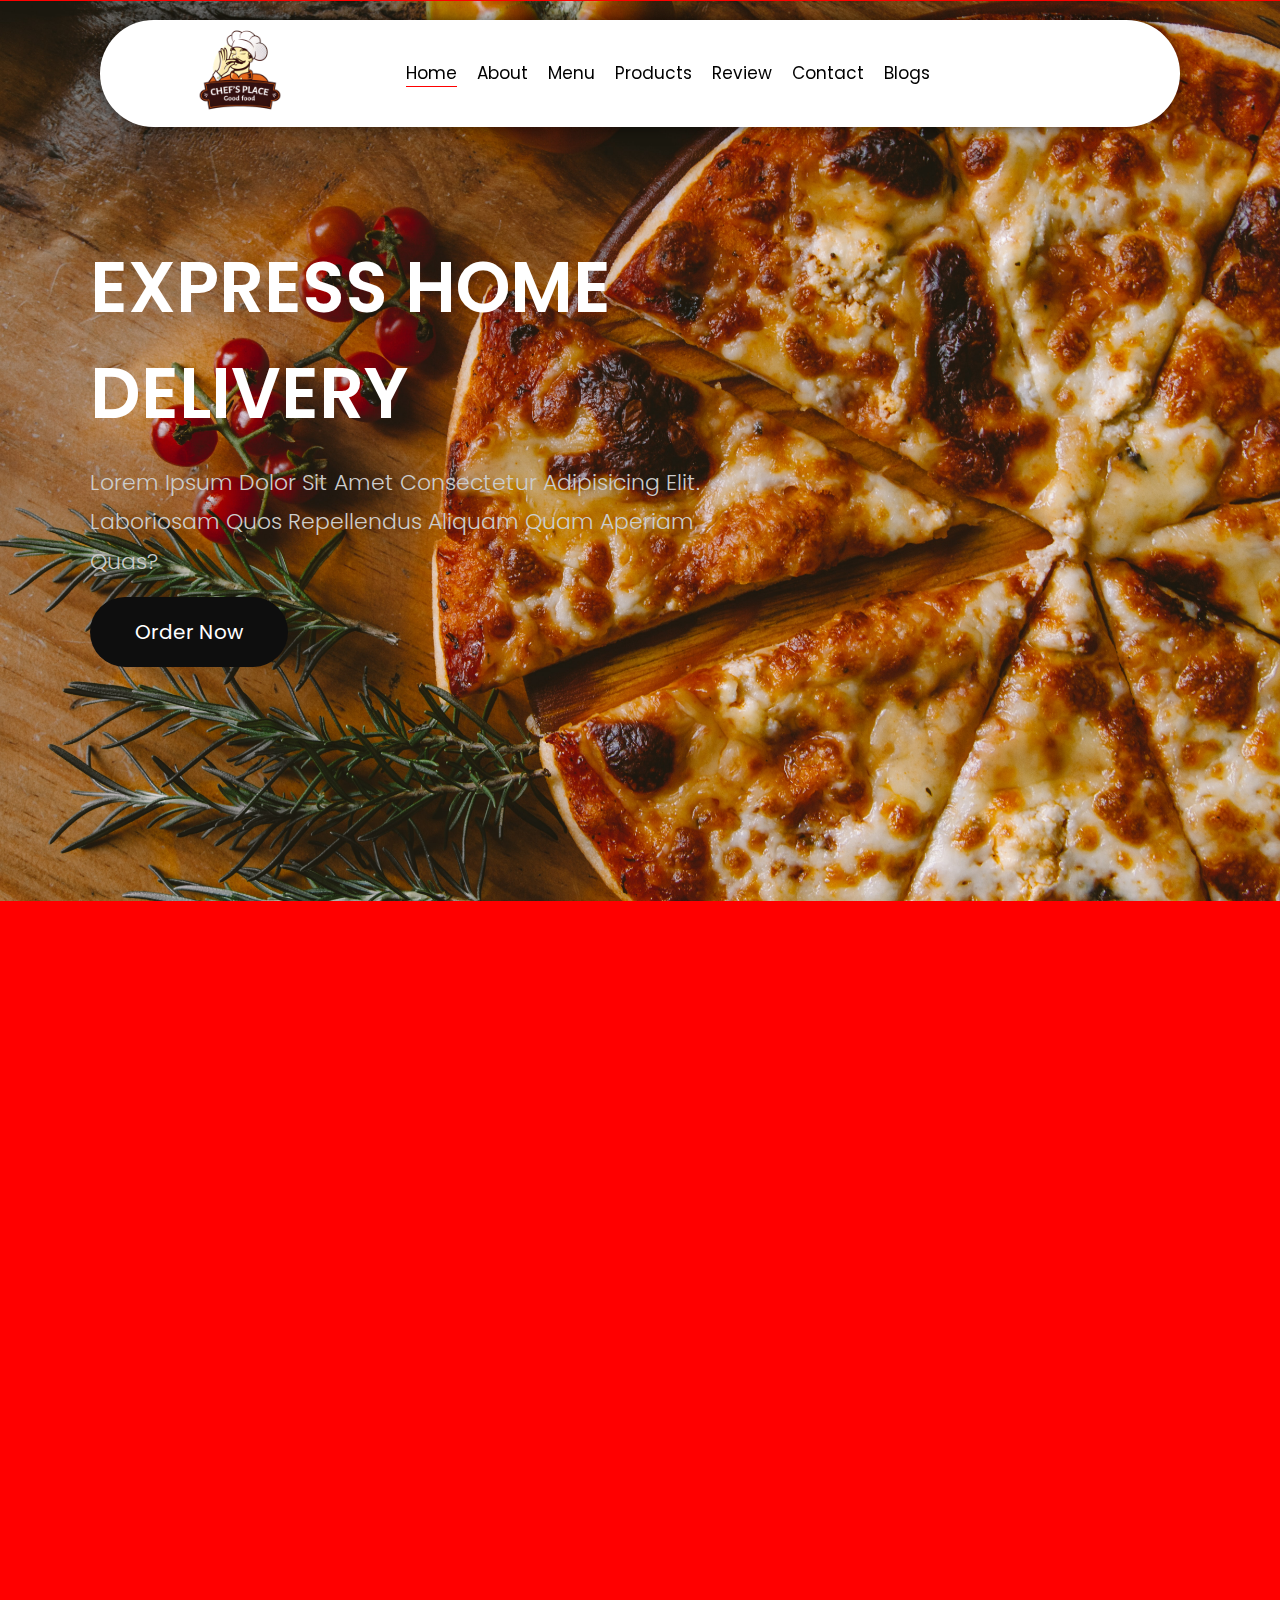
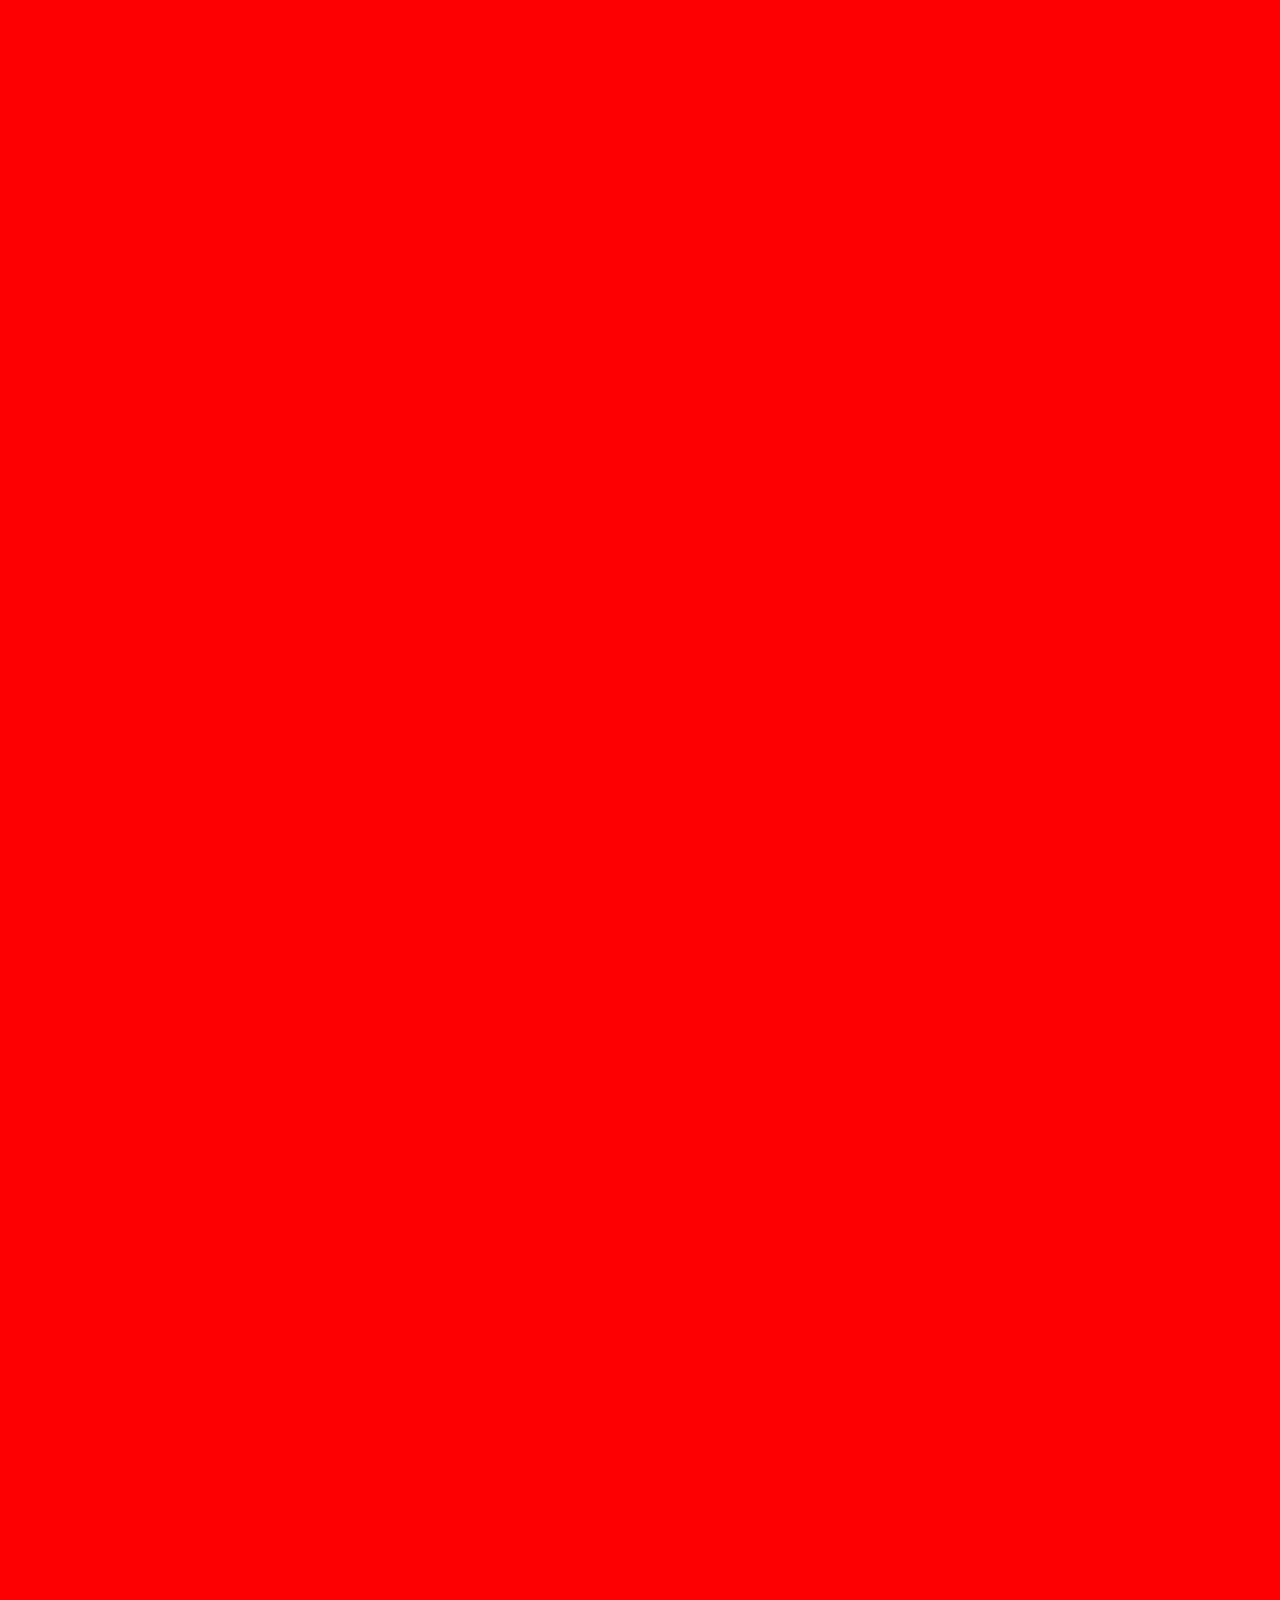
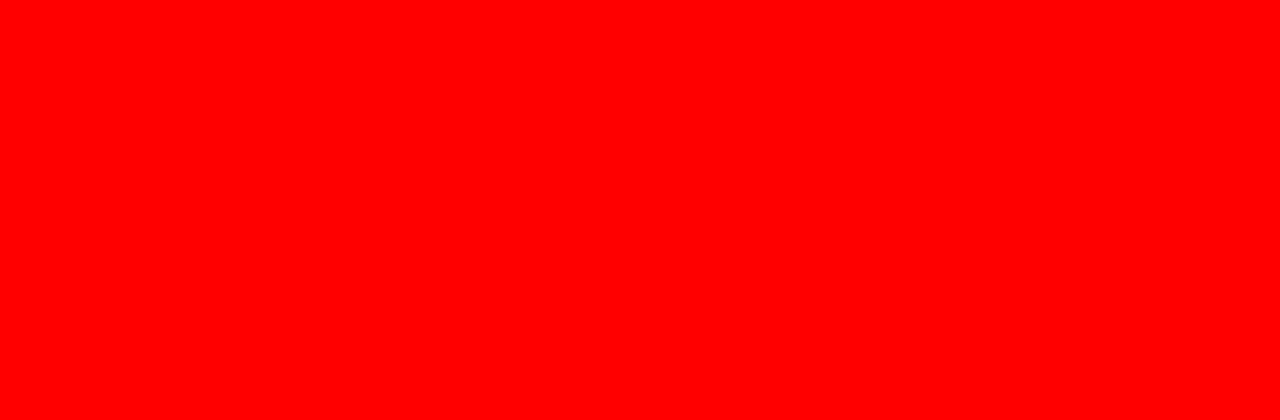
==== index.html @ c2ff3cc0 "first commit" ====
<!DOCTYPE html>
<html lang="en">

<head>
    <meta charset="UTF-8">
    <meta name="viewport" content="width=device-width, initial-scale=1.0">
    <link rel="stylesheet" href="./assets/css/style.css">
    <link rel="stylesheet" href="https://cdnjs.cloudflare.com/ajax/libs/font-awesome/6.5.1/css/all.min.css"
        integrity="sha512-DTOQO9RWCH3ppGqcWaEA1BIZOC6xxalwEsw9c2QQeAIftl+Vegovlnee1c9QX4TctnWMn13TZye+giMm8e2LwA=="
        crossorigin="anonymous" referrerpolicy="no-referrer" />
    <title>Restaurant Web Project</title>
</head>

<body>

    <header class="header">
        <div class="logo-container">
            <img class="logo" src="./assets/img/logo.png" alt="logo">
        </div>

        <nav class="navbar">
            <a class="link active" href="#">Home</a>
            <a class="link" href="#">About</a>
            <a class="link" href="#">Menu</a>
            <a class="link" href="#">Products</a>
            <a class="link" href="#">Review</a>
            <a class="link" href="#">Contact</a>
            <a class="link" href="#">Blogs</a>
        </nav>

        <div class="buttons">
            <button class="search"><i class="fa-solid fa-magnifying-glass"></i></button>
            <button class="basket"><i class="fa-solid fa-cart-shopping"></i></button>
        </div>

    </header>

    <main class="main">
       
        <section class="entry">
            <h1 class="entry-title">EXPRESS HOME DELIVERY</h1>
            <p class="entry-description">Lorem Ipsum Dolor Sit Amet Consectetur Adipisicing Elit. Laboriosam Quos Repellendus Aliquam Quam Aperiam
                Quas?</p>
            <button class="btn btn-dark entry-button">Order Now</button>
        </section>

    </main>




    <script src="./assets/js/main.js"></script>
</body>

</html>
---- assets/css/style.css ----
@import url('https://fonts.googleapis.com/css2?family=Poppins:wght@100;200;300;400;500;600;700;800;900&display=swap');

:root {
    --bg-color: red;
    --header-color: white;
    --text-dark-color: black;
    --text-active-color: red;
    --light-color: white;
    --secondary-color: #ccc;
}

* {
    font-family: "Poppins", sans-serif;
    margin: 0;
    padding: 0;
    box-sizing: border-box;
    outline: none;
    border: none;
    text-decoration: none;
    text-transform: capitalize;
    transition: 0.2s ease;
}

body {
    background-color: var(--bg-color);
    overflow-x: hidden;
    height: 400vh;
}

.main {
    min-height: 100vh;
    background: url("../img/home.jpg") no-repeat;
    background-size: cover;
    background-position: center;
    margin-top: -146px;
    display: flex;
    align-items: center;
}

.header {
    display: flex;
    background-color: var(--header-color);
    padding: 0 7%;
    margin: 20px 100px;
    justify-content: space-between;
    align-items: center;
    border-radius: 30rem;
    position: sticky;
    top: 0;
    z-index: 1000;
    box-shadow: 0px 0px 17px -2px rgba(0, 0, 0, 0.75);
}

.logo {
    width: 100px;
    height: 100px;
}

.navbar {
    display: flex;
    justify-content: center;
    align-items: center;
}

.link {
    margin: 0 10px;
    font-size: 17px;
    color: var(--text-dark-color);
    border-bottom: 1px solid transparent;
    transition: all .3s ease-in-out;
}

.link:hover,
.active {
    border-color: var(--text-active-color);
}

.buttons {
    display: flex;
    justify-content: center;
    align-items: center;
    gap: 5px;
}

.search,
.basket {
    cursor: pointer;
    font-size: 25px;
    margin-left: 20px;
    background-color: transparent;
    font-weight: bold;
}

.entry {
    display: flex;
    flex-direction: column;
    justify-content: flex-start;
    align-items: start;
    /* row-gap: 10px; */
    /* padding: 0 7%; */
    margin: 0px 7%;
    max-width: 650px;
}

.entry-title {
    color: var(--light-color);
    font-size: 70px;
    font-weight: 600;
}

.entry-description {
    color: var(--secondary-color);
    line-height: 1.8;
    font-weight: 300;
    padding: 16px 0;
    font-size: 22px;
}

.btn {
    padding: 20px 45px;
    border-radius: 40px;
    display: flex;
    justify-content: center;
    align-items: center;
    font-size: 20px;
}

.btn-dark {
    background-color: #0E0E0E;
    color: var(--light-color);
}

.btn:hover {
    transition: .4s all;
    opacity: .9;
}
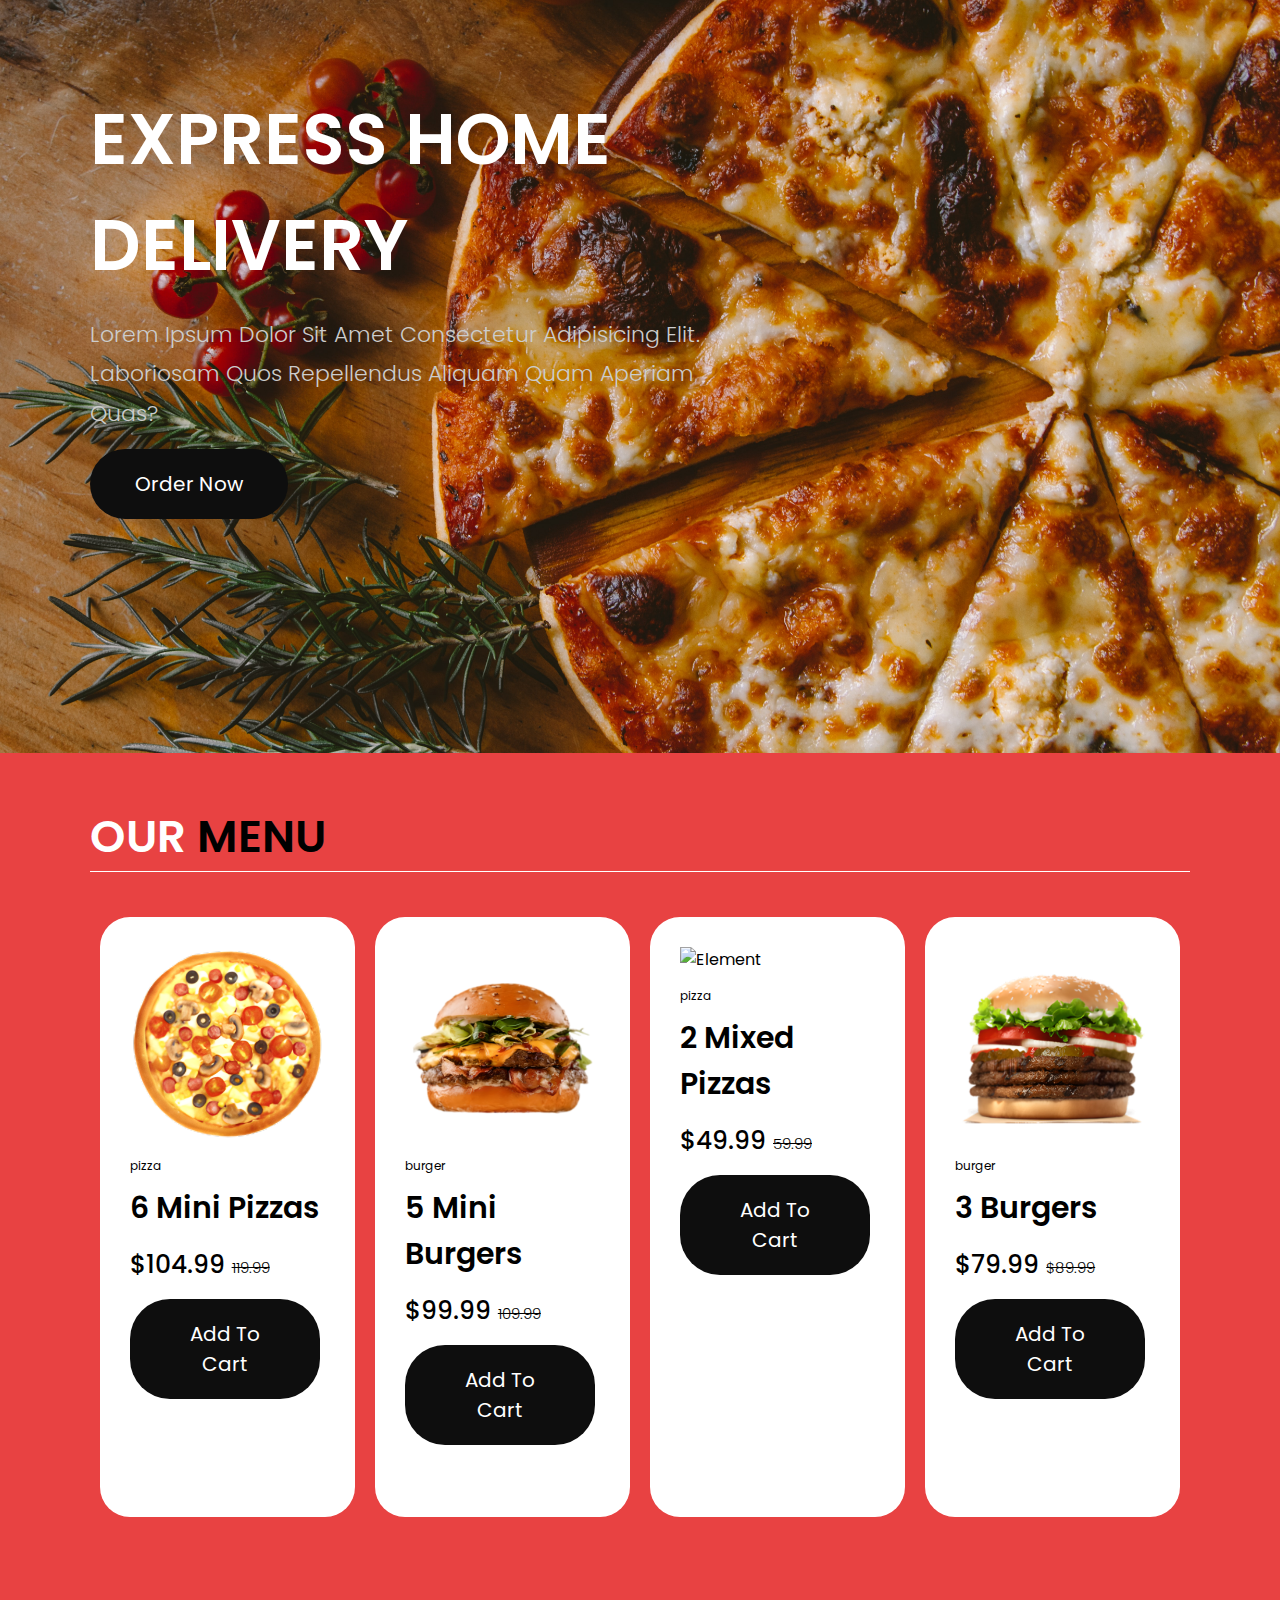
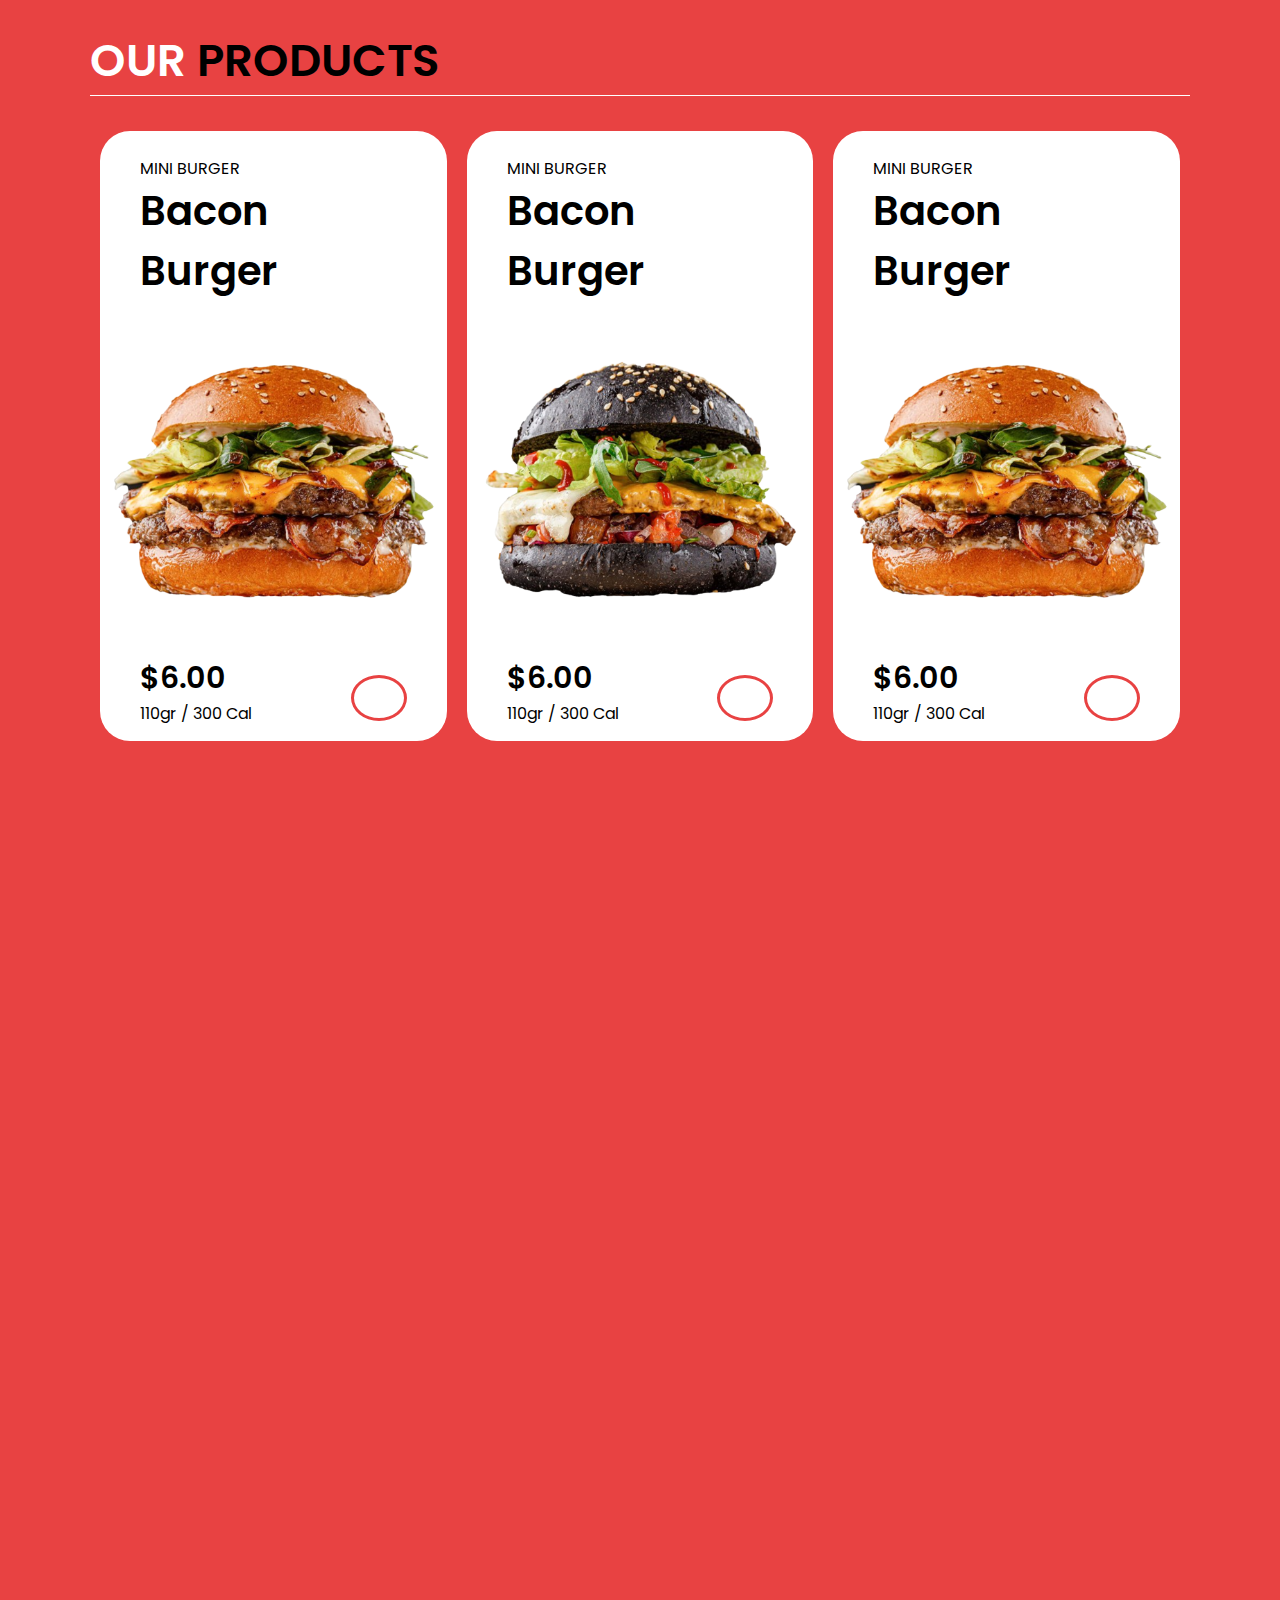
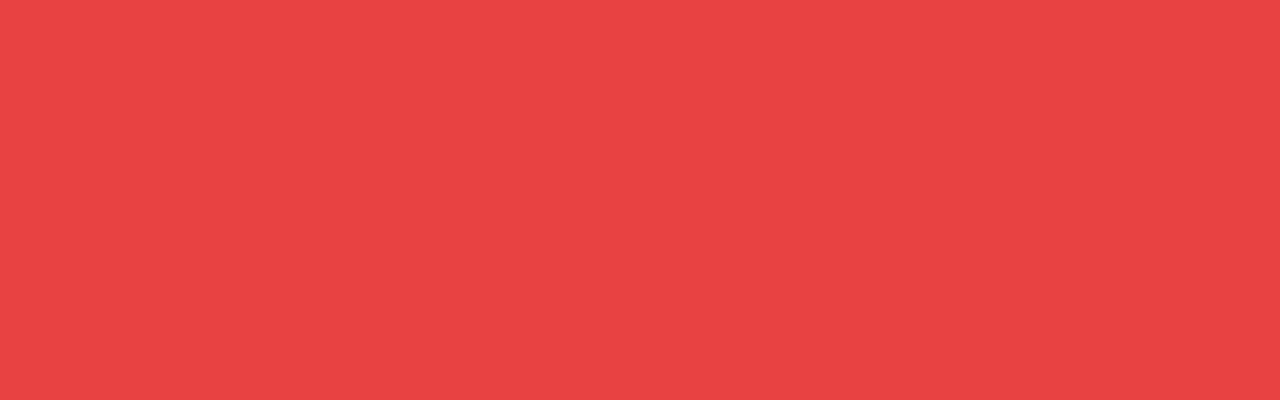
==== commit 18e9e042: "11.12.2023" ====
--- a/index.html
+++ b/index.html
@@ -35,16 +35,173 @@
 
     </header>
 
-    <main class="main">
-       
+    <section class="main">
+
         <section class="entry">
             <h1 class="entry-title">EXPRESS HOME DELIVERY</h1>
-            <p class="entry-description">Lorem Ipsum Dolor Sit Amet Consectetur Adipisicing Elit. Laboriosam Quos Repellendus Aliquam Quam Aperiam
+            <p class="entry-description">Lorem Ipsum Dolor Sit Amet Consectetur Adipisicing Elit. Laboriosam Quos
+                Repellendus Aliquam Quam Aperiam
                 Quas?</p>
             <button class="btn btn-dark entry-button">Order Now</button>
         </section>
 
-    </main>
+    </section>
+
+    <section class="menu">
+        <div class="menu-container">
+            <h1 class="menu-title">Our <span>Menu</span></h1>
+
+            <div class="menu-elements">
+
+                <div class="element">
+                    <div class="element-image">
+                        <img src="./assets/img/menu-1.png" alt="element">
+                    </div>
+
+                    <div class="element-text-container">
+
+                        <span class="element-tag">pizza</span>
+                        <h4 class="element-title">6 Mini Pizzas</h4>
+                        <h5 class="element-price">$104.99 <span class="element-reducer-price">119.99</span></h5>
+                        <button class="btn btn-dark element-button">Add To Cart</button>
+                    </div>
+                </div>
+
+
+                <div class="element">
+                    <div class="element-image">
+                        <img src="./assets/img/menu-2.png" alt="element">
+                    </div>
+
+                    <div class="element-text-container">
+
+                        <span class="element-tag">burger</span>
+                        <h4 class="element-title">5 Mini Burgers</h4>
+                        <h5 class="element-price">$99.99 <span class="element-reducer-price">109.99</span></h5>
+                        <button class="btn btn-dark element-button">Add To Cart</button>
+                    </div>
+                </div>
+
+                <div class="element">
+                    <div class="element-image">
+                        <img src="./assets/img/menu-3.png" alt="element">
+                    </div>
+
+                    <div class="element-text-container">
+
+                        <span class="element-tag">pizza</span>
+                        <h4 class="element-title">2 Mixed Pizzas</h4>
+                        <h5 class="element-price">$49.99 <span class="element-reducer-price">59.99</span></h5>
+                        <button class="btn btn-dark element-button">Add To Cart</button>
+                    </div>
+                </div>
+
+
+                <div class="element">
+                    <div class="element-image">
+                        <img src="./assets/img/menu-4.png" alt="element">
+                    </div>
+
+                    <div class="element-text-container">
+
+                        <span class="element-tag">burger</span>
+                        <h4 class="element-title">3 Burgers</h4>
+                        <h5 class="element-price">$79.99 <span class="element-reducer-price">$89.99</span></h5>
+                        <button class="btn btn-dark element-button">Add To Cart</button>
+                    </div>
+                </div>
+            </div>
+        </div>
+    </section>
+
+
+    <section class="products">
+        <div class="products-container">
+            <h1 class="products-title">Our <span>products</span></h1>
+
+            <div class="products-elements">
+
+                <div class="product-element">
+                    <div class="product-element-header">
+                        <h4 class="product-element-header-mini-title">Mını Burger</h4>
+                        <h3 class="product-element-header-title">Bacon Burger</h3>
+                    </div>
+
+                    <div class="product-element-image">
+                        <img src="./assets/img/product-1.png" alt="product">
+                    </div>
+
+                    <div class="product-element-footer">
+                        
+                        <div class="product-element-footer-left">
+                            <h3 class="product-element-footer-left-price">$6.00</h3>
+                            <h4 class="product-element-footer-left-calory">110gr / 300 Cal</h4>
+                        </div>
+
+                        <div class="product-element-footer-right">
+                           <button class="product-element-footer-right-button"><i class="fa-solid fa-plus"></i></button>
+                        </div>
+
+
+                    </div>
+
+                </div>
+
+                <div class="product-element">
+                    <div class="product-element-header">
+                        <h4 class="product-element-header-mini-title">Mını Burger</h4>
+                        <h3 class="product-element-header-title">Bacon Burger</h3>
+                    </div>
+
+                    <div class="product-element-image">
+                        <img src="./assets/img/product-2.png" alt="product">
+                    </div>
+
+                    <div class="product-element-footer">
+                        
+                        <div class="product-element-footer-left">
+                            <h3 class="product-element-footer-left-price">$6.00</h3>
+                            <h4 class="product-element-footer-left-calory">110gr / 300 Cal</h4>
+                        </div>
+
+                        <div class="product-element-footer-right">
+                           <button class="product-element-footer-right-button"><i class="fa-solid fa-plus"></i></button>
+                        </div>
+
+
+                    </div>
+
+                </div>
+
+                <div class="product-element">
+                    <div class="product-element-header">
+                        <h4 class="product-element-header-mini-title">Mını Burger</h4>
+                        <h3 class="product-element-header-title">Bacon Burger</h3>
+                    </div>
+
+                    <div class="product-element-image">
+                        <img src="./assets/img/product-1.png" alt="product">
+                    </div>
+
+                    <div class="product-element-footer">
+                        
+                        <div class="product-element-footer-left">
+                            <h3 class="product-element-footer-left-price">$6.00</h3>
+                            <h4 class="product-element-footer-left-calory">110gr / 300 Cal</h4>
+                        </div>
+
+                        <div class="product-element-footer-right">
+                           <button class="product-element-footer-right-button"><i class="fa-solid fa-plus"></i></button>
+                        </div>
+
+
+                    </div>
+
+                </div>
+              
+            </div>
+        </div>
+    </section>
 
 
 
--- a/assets/css/style.css
+++ b/assets/css/style.css
@@ -1,10 +1,10 @@
 @import url('https://fonts.googleapis.com/css2?family=Poppins:wght@100;200;300;400;500;600;700;800;900&display=swap');
 
 :root {
-    --bg-color: red;
+    --bg-color: #E84242;
     --header-color: white;
     --text-dark-color: black;
-    --text-active-color: red;
+    --text-active-color: #E84242;
     --light-color: white;
     --secondary-color: #ccc;
 }
@@ -32,7 +32,7 @@
     background: url("../img/home.jpg") no-repeat;
     background-size: cover;
     background-position: center;
-    margin-top: -146px;
+    margin-top: -147px;
     display: flex;
     align-items: center;
 }
@@ -49,6 +49,7 @@
     top: 0;
     z-index: 1000;
     box-shadow: 0px 0px 17px -2px rgba(0, 0, 0, 0.75);
+    display: none;
 }
 
 .logo {
@@ -133,4 +134,181 @@
 .btn:hover {
     transition: .4s all;
     opacity: .9;
+}
+
+.menu {
+    background-color: var(--bg-color);
+    /* margin: 20px 100px; */
+    padding: 50px 7%;
+
+}
+
+.menu-title,
+.menu-title span {
+    font-size: 45px;
+    text-transform: uppercase;
+    color: var(--light-color);
+    margin-bottom: 35px;
+    border-bottom: 1px solid;
+    font-weight: 600;
+}
+
+.menu-title span {
+    color: var(--text-dark-color);
+    border: none;
+}
+
+.menu-elements {
+    display: grid;
+    grid-template-columns: repeat(4, 1fr);
+    justify-content: start;
+    align-items: center;
+    
+}
+
+.element {
+    display: flex;
+    flex-direction: column;
+    align-items: start;
+    gap: 15px;
+    margin: 10px;
+    background-color: white;
+    border-radius: 30px;
+    min-height: 600px;
+}
+
+.element-image img {
+    width: 100%;
+    object-fit: cover;
+}
+
+.element-image{
+    padding: 30px 30px 0 30px;
+    display: flex;
+    justify-content: center;
+    align-items: center;
+}
+.element-text-container{
+    display: flex;
+    flex-direction: column;
+    /* gap: 20px; */
+    padding: 0 30px;
+    margin-bottom: 40px;
+    width: 100%;
+    align-items: flex-start;
+}
+
+ .element-tag{
+    font-size: 12px;
+    text-transform: lowercase;
+}
+.element-title{
+    font-size: 30px;
+    padding: 10px 0;
+    font-weight: 600;
+}
+
+.element-price{
+    font-size: 25px;
+    padding: 5px 0;
+    font-weight: 500;
+}
+
+.element-button{
+    margin: 10px 5px 0 0;
+}
+
+.element-reducer-price{
+    font-size: 15px;
+    text-decoration: line-through;
+    font-weight: 300;
+}
+
+.products{
+    background-color: var(--bg-color);
+    /* margin: 20px 100px; */
+    padding: 50px 7%;
+}
+
+.products-title,
+.products-title span {
+    font-size: 45px;
+    text-transform: uppercase;
+    color: var(--light-color);
+    margin-bottom: 35px;
+    border-bottom: 1px solid;
+    font-weight: 600;
+}
+
+.products-title span {
+    color: var(--text-dark-color);
+    border: none;
+}
+
+.products-elements{
+    display: flex;
+    align-items: center;
+}
+
+.product-element{
+    background-color: var(--light-color);
+    margin: 0 10px;
+    width: 100%;
+    min-height: 600px;
+    border-radius: 30px;
+}
+
+
+.product-element-image img{
+    width: 100%;
+    object-fit: cover;
+}
+
+.product-element-header{
+    padding: 25px 40px 0 40px;
+}
+
+.product-element-header-mini-title{
+    font-size: 16px;
+    text-transform: uppercase;
+    font-weight: 400;
+}
+
+.product-element-header-title{
+    font-size: 40px;
+    text-transform: capitalize;
+    font-weight: 600;
+    text-align: start;
+}
+
+.product-element-footer{
+    display: flex;
+    justify-content: space-between;
+    align-items: center;
+}
+
+.product-element-footer-left,.product-element-footer-right{
+    padding: 0px 40px 0 40px;
+}
+
+
+
+.product-element-footer-left-price{
+    font-size: 30px;
+    font-weight: 600;
+}
+
+.product-element-footer-left-calory{
+    font-size: 16px;
+    font-weight: 400;
+    margin-bottom: 15px;
+}
+
+.product-element-footer-right-button{
+    padding: 20px 25px;
+    background-color: transparent;
+    border-radius: 50%;
+    border: 3px solid var(--bg-color);
+    color: var(--bg-color);
+    cursor: pointer;
 }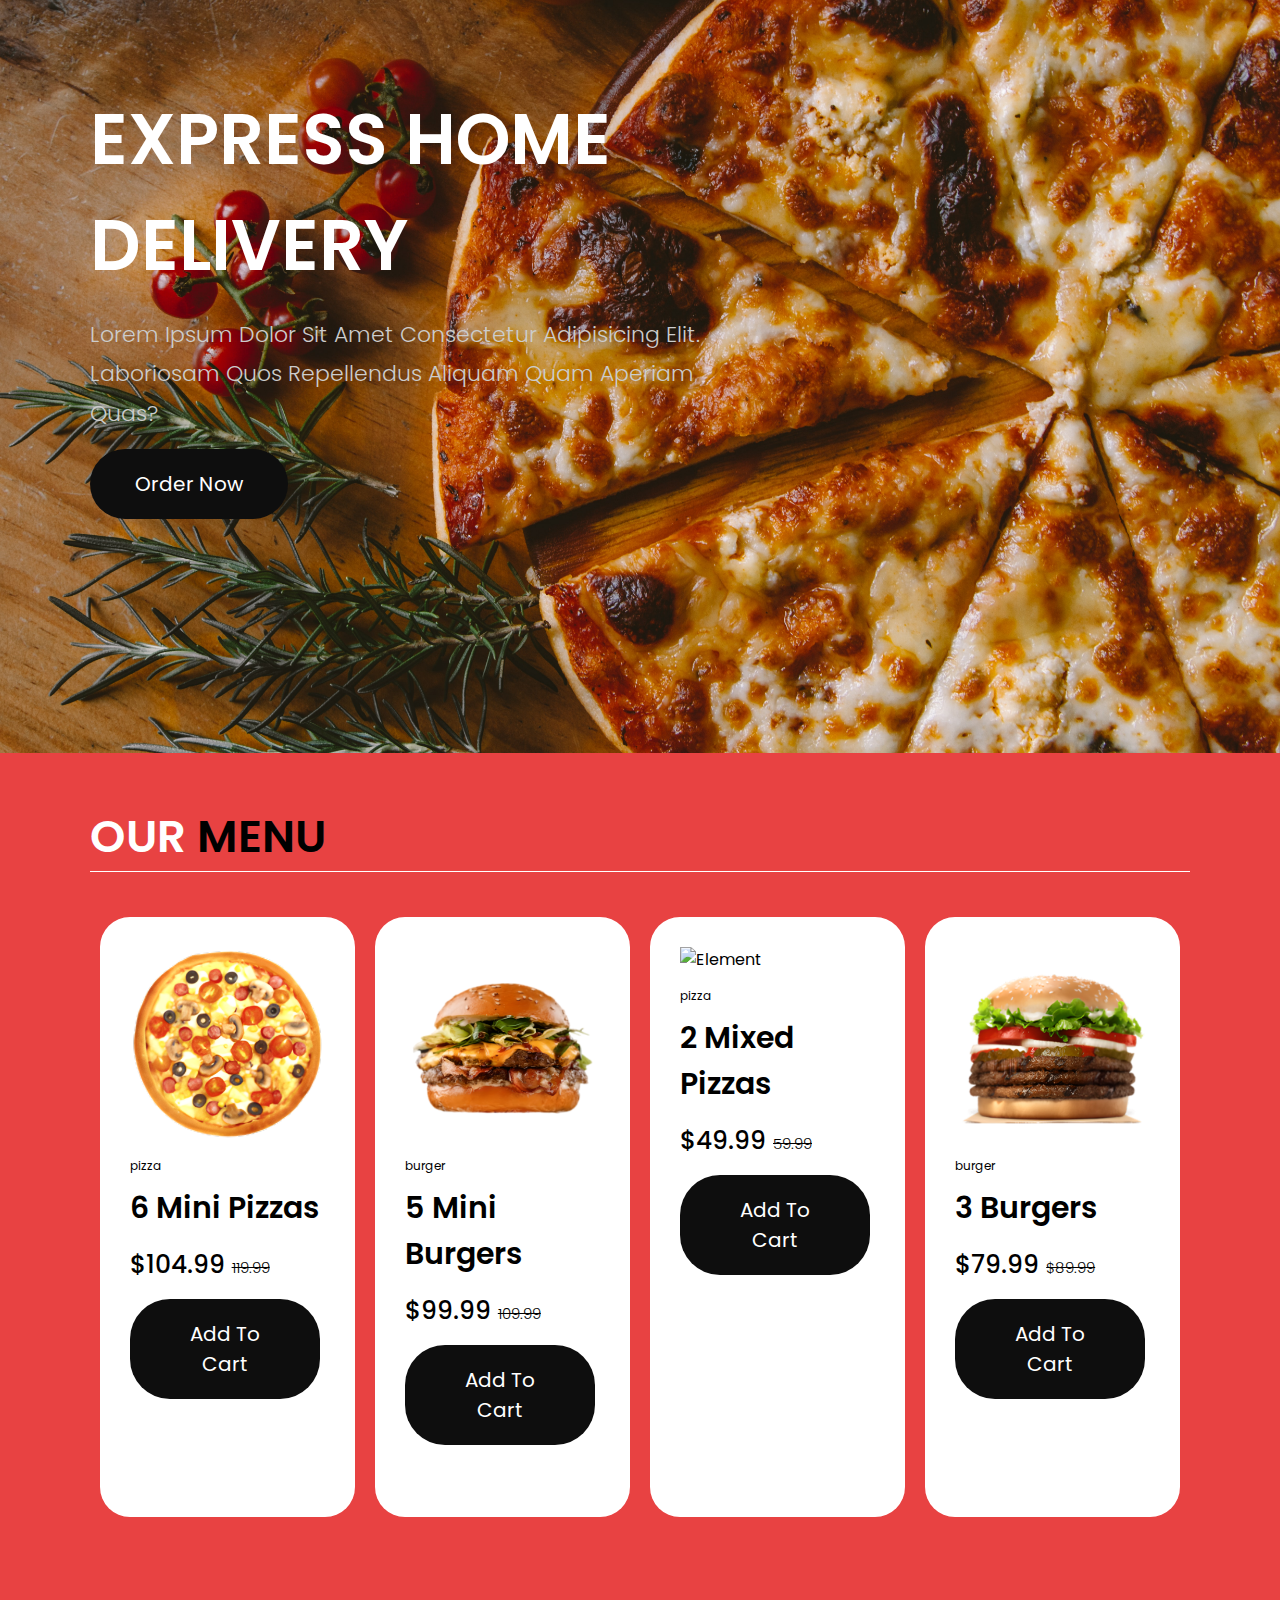
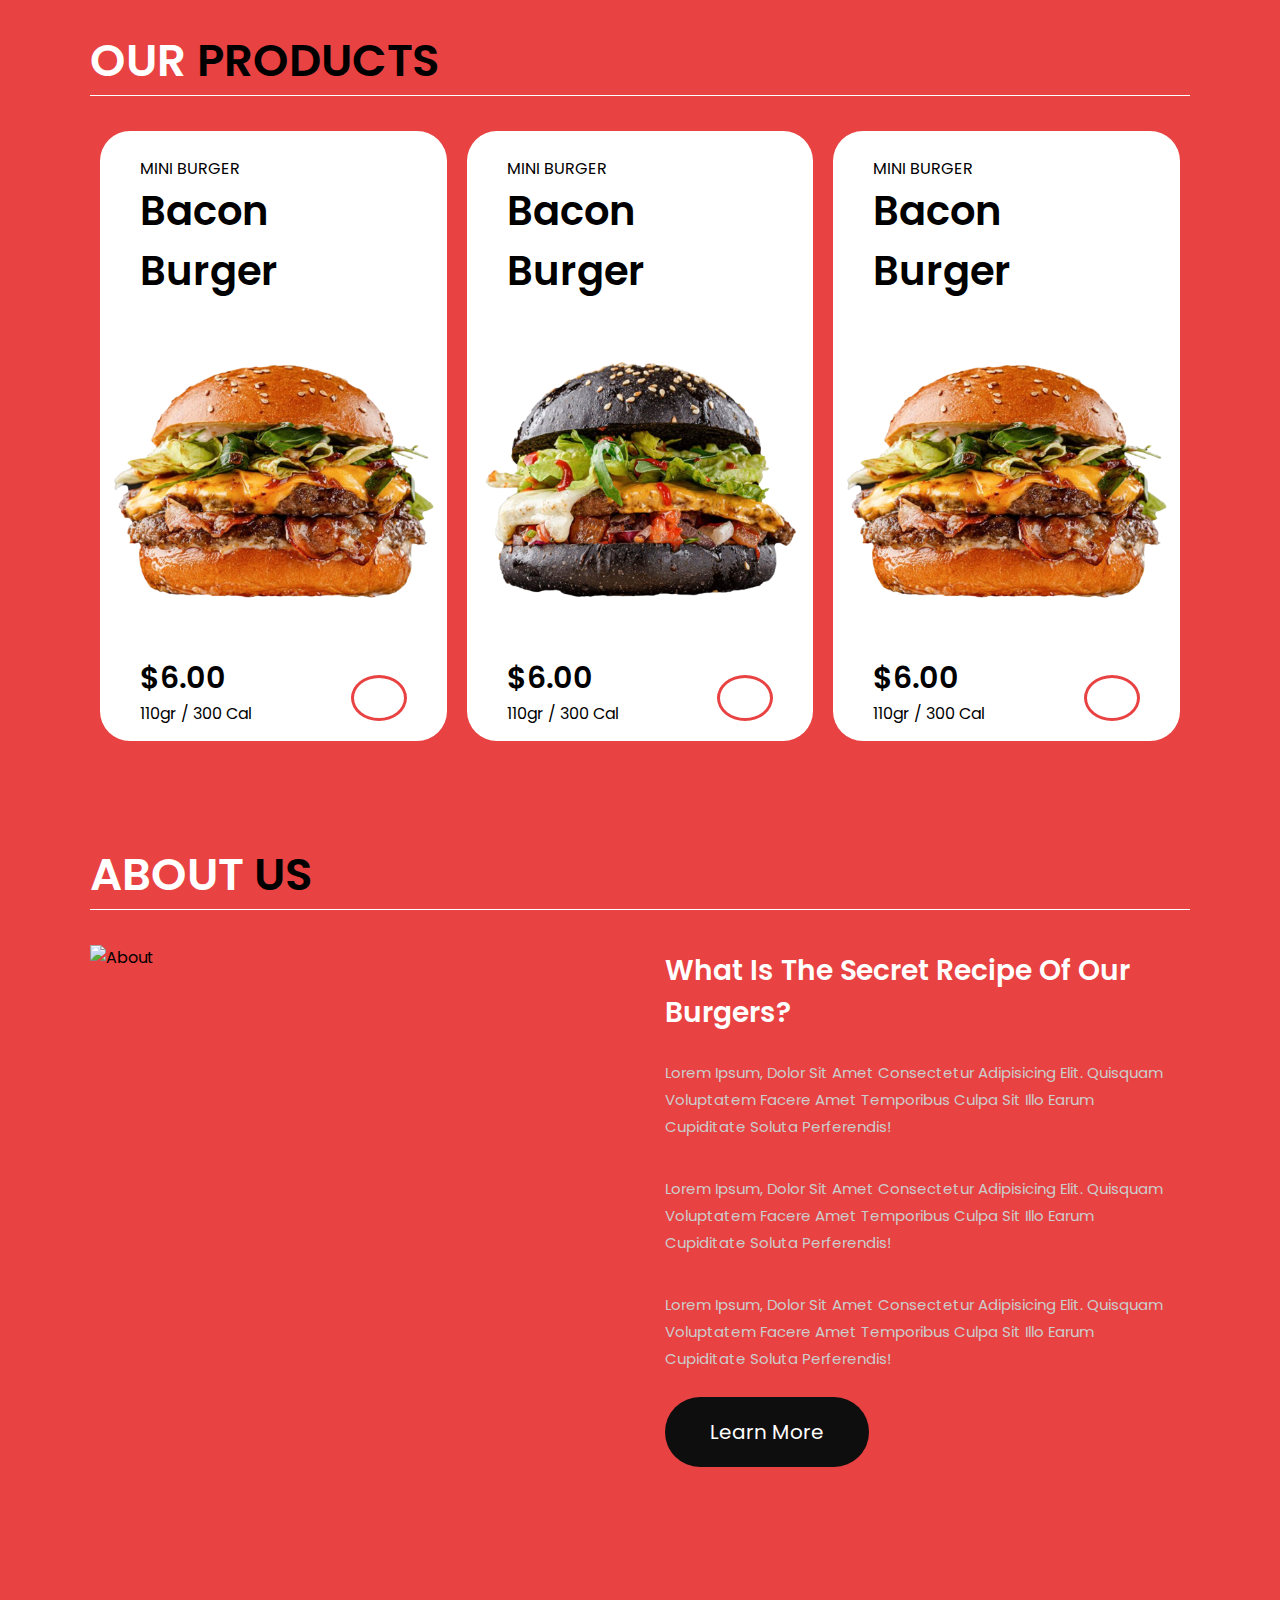
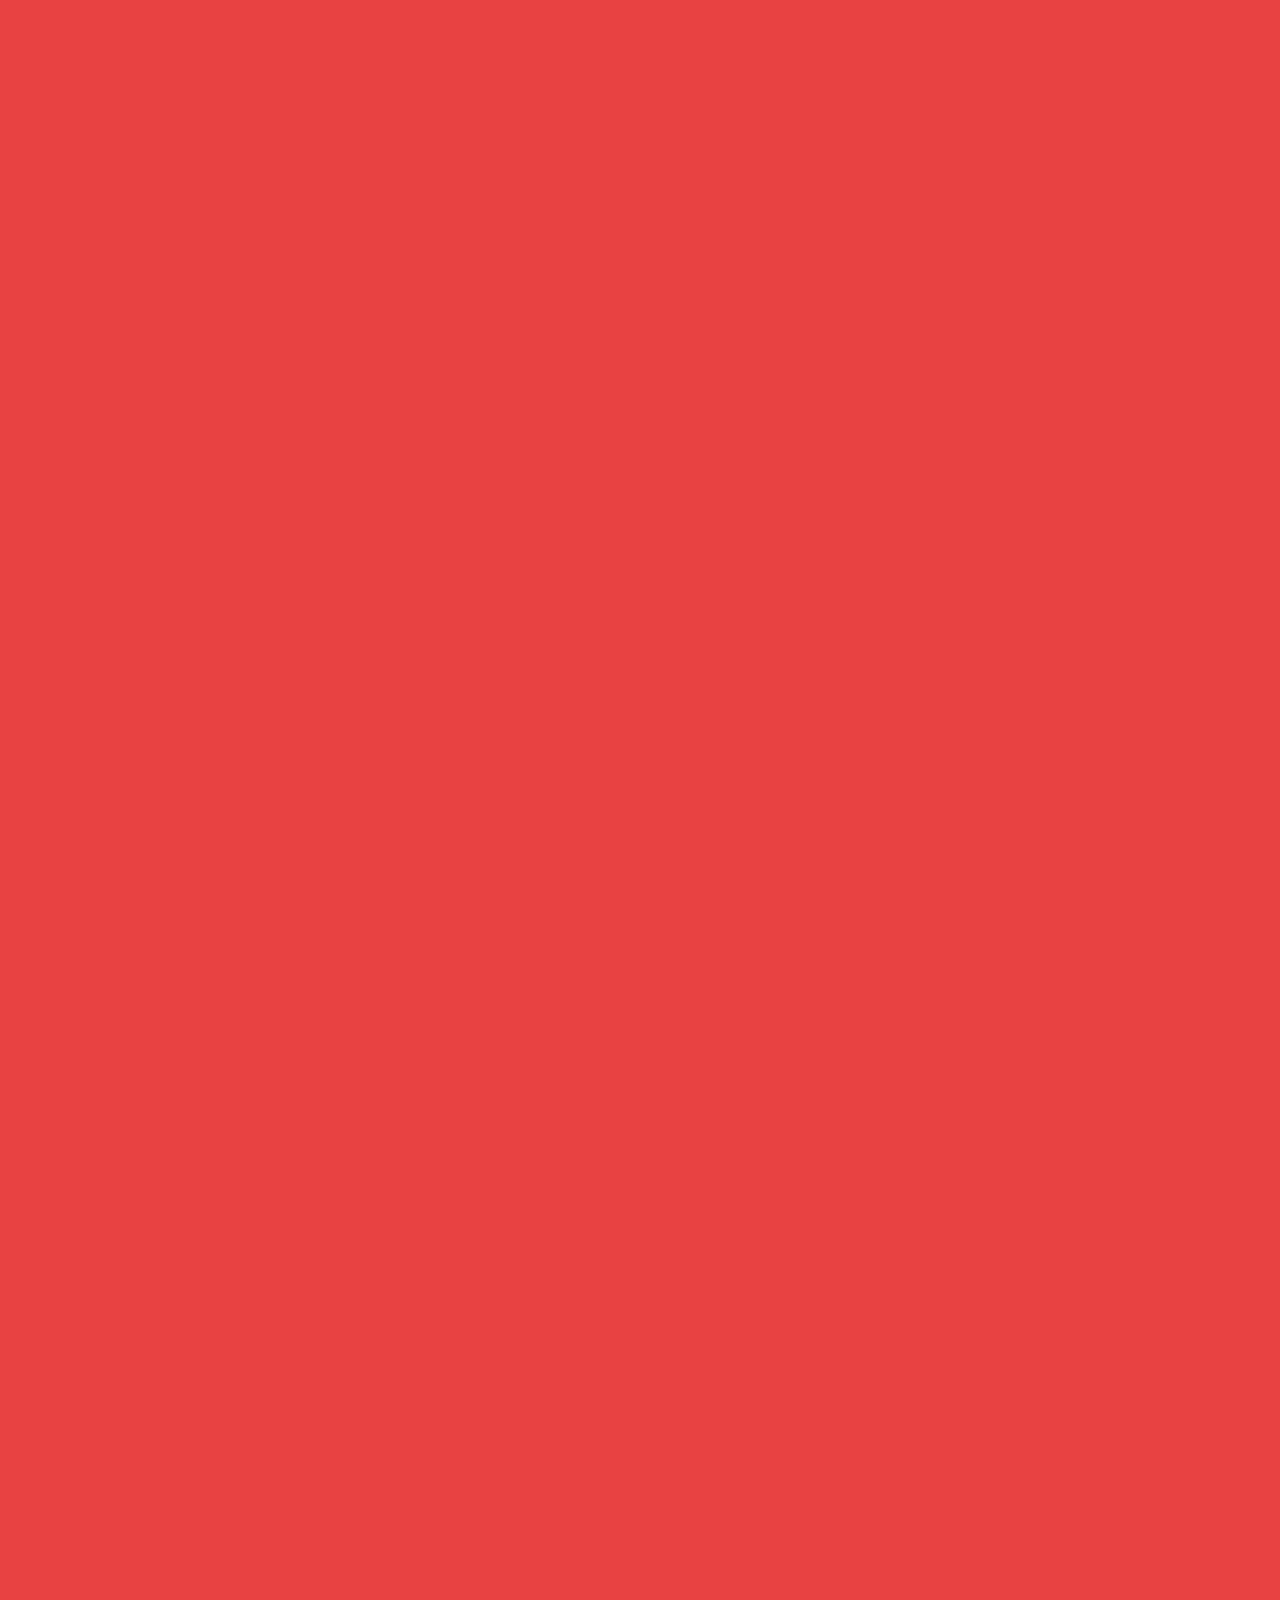
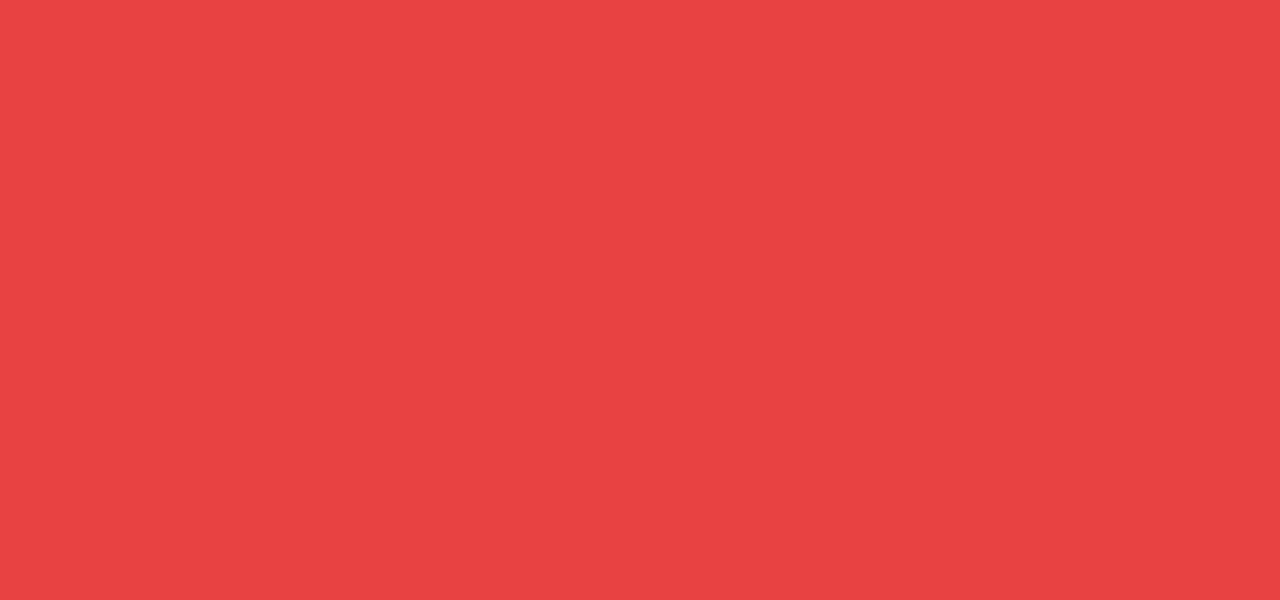
==== commit cb14c5d3: "13.12.2023" ====
--- a/index.html
+++ b/index.html
@@ -1,212 +1,243 @@
 <!DOCTYPE html>
 <html lang="en">
-
-<head>
-    <meta charset="UTF-8">
-    <meta name="viewport" content="width=device-width, initial-scale=1.0">
-    <link rel="stylesheet" href="./assets/css/style.css">
-    <link rel="stylesheet" href="https://cdnjs.cloudflare.com/ajax/libs/font-awesome/6.5.1/css/all.min.css"
-        integrity="sha512-DTOQO9RWCH3ppGqcWaEA1BIZOC6xxalwEsw9c2QQeAIftl+Vegovlnee1c9QX4TctnWMn13TZye+giMm8e2LwA=="
-        crossorigin="anonymous" referrerpolicy="no-referrer" />
+  <head>
+    <meta charset="UTF-8" />
+    <meta name="viewport" content="width=device-width, initial-scale=1.0" />
+    <link rel="stylesheet" href="./assets/css/style.css" />
+    <link
+      rel="stylesheet"
+      href="https://cdnjs.cloudflare.com/ajax/libs/font-awesome/6.5.1/css/all.min.css"
+      integrity="sha512-DTOQO9RWCH3ppGqcWaEA1BIZOC6xxalwEsw9c2QQeAIftl+Vegovlnee1c9QX4TctnWMn13TZye+giMm8e2LwA=="
+      crossorigin="anonymous"
+      referrerpolicy="no-referrer"
+    />
     <title>Restaurant Web Project</title>
-</head>
-
-<body>
-
+  </head>
+
+  <body>
     <header class="header">
-        <div class="logo-container">
-            <img class="logo" src="./assets/img/logo.png" alt="logo">
-        </div>
-
-        <nav class="navbar">
-            <a class="link active" href="#">Home</a>
-            <a class="link" href="#">About</a>
-            <a class="link" href="#">Menu</a>
-            <a class="link" href="#">Products</a>
-            <a class="link" href="#">Review</a>
-            <a class="link" href="#">Contact</a>
-            <a class="link" href="#">Blogs</a>
-        </nav>
-
-        <div class="buttons">
-            <button class="search"><i class="fa-solid fa-magnifying-glass"></i></button>
-            <button class="basket"><i class="fa-solid fa-cart-shopping"></i></button>
-        </div>
-
+      <div class="logo-container">
+        <img class="logo" src="./assets/img/logo.png" alt="logo" />
+      </div>
+
+      <nav class="navbar">
+        <a class="link active" href="#">Home</a>
+        <a class="link" href="#">About</a>
+        <a class="link" href="#">Menu</a>
+        <a class="link" href="#">Products</a>
+        <a class="link" href="#">Review</a>
+        <a class="link" href="#">Contact</a>
+        <a class="link" href="#">Blogs</a>
+      </nav>
+
+      <div class="buttons">
+        <button class="search">
+          <i class="fa-solid fa-magnifying-glass"></i>
+        </button>
+        <button class="basket">
+          <i class="fa-solid fa-cart-shopping"></i>
+        </button>
+      </div>
     </header>
 
     <section class="main">
-
-        <section class="entry">
-            <h1 class="entry-title">EXPRESS HOME DELIVERY</h1>
-            <p class="entry-description">Lorem Ipsum Dolor Sit Amet Consectetur Adipisicing Elit. Laboriosam Quos
-                Repellendus Aliquam Quam Aperiam
-                Quas?</p>
-            <button class="btn btn-dark entry-button">Order Now</button>
-        </section>
-
+      <section class="entry">
+        <h1 class="entry-title">EXPRESS HOME DELIVERY</h1>
+        <p class="entry-description">
+          Lorem Ipsum Dolor Sit Amet Consectetur Adipisicing Elit. Laboriosam
+          Quos Repellendus Aliquam Quam Aperiam Quas?
+        </p>
+        <button class="btn btn-dark entry-button">Order Now</button>
+      </section>
     </section>
 
     <section class="menu">
-        <div class="menu-container">
-            <h1 class="menu-title">Our <span>Menu</span></h1>
-
-            <div class="menu-elements">
-
-                <div class="element">
-                    <div class="element-image">
-                        <img src="./assets/img/menu-1.png" alt="element">
-                    </div>
-
-                    <div class="element-text-container">
-
-                        <span class="element-tag">pizza</span>
-                        <h4 class="element-title">6 Mini Pizzas</h4>
-                        <h5 class="element-price">$104.99 <span class="element-reducer-price">119.99</span></h5>
-                        <button class="btn btn-dark element-button">Add To Cart</button>
-                    </div>
-                </div>
-
-
-                <div class="element">
-                    <div class="element-image">
-                        <img src="./assets/img/menu-2.png" alt="element">
-                    </div>
-
-                    <div class="element-text-container">
-
-                        <span class="element-tag">burger</span>
-                        <h4 class="element-title">5 Mini Burgers</h4>
-                        <h5 class="element-price">$99.99 <span class="element-reducer-price">109.99</span></h5>
-                        <button class="btn btn-dark element-button">Add To Cart</button>
-                    </div>
-                </div>
-
-                <div class="element">
-                    <div class="element-image">
-                        <img src="./assets/img/menu-3.png" alt="element">
-                    </div>
-
-                    <div class="element-text-container">
-
-                        <span class="element-tag">pizza</span>
-                        <h4 class="element-title">2 Mixed Pizzas</h4>
-                        <h5 class="element-price">$49.99 <span class="element-reducer-price">59.99</span></h5>
-                        <button class="btn btn-dark element-button">Add To Cart</button>
-                    </div>
-                </div>
-
-
-                <div class="element">
-                    <div class="element-image">
-                        <img src="./assets/img/menu-4.png" alt="element">
-                    </div>
-
-                    <div class="element-text-container">
-
-                        <span class="element-tag">burger</span>
-                        <h4 class="element-title">3 Burgers</h4>
-                        <h5 class="element-price">$79.99 <span class="element-reducer-price">$89.99</span></h5>
-                        <button class="btn btn-dark element-button">Add To Cart</button>
-                    </div>
-                </div>
-            </div>
-        </div>
-    </section>
-
+      <div class="menu-container">
+        <h1 class="menu-title">Our <span>Menu</span></h1>
+
+        <div class="menu-elements">
+          <div class="element">
+            <div class="element-image">
+              <img src="./assets/img/menu-1.png" alt="element" />
+            </div>
+
+            <div class="element-text-container">
+              <span class="element-tag">pizza</span>
+              <h4 class="element-title">6 Mini Pizzas</h4>
+              <h5 class="element-price">
+                $104.99 <span class="element-reducer-price">119.99</span>
+              </h5>
+              <button class="btn btn-dark element-button">Add To Cart</button>
+            </div>
+          </div>
+
+          <div class="element">
+            <div class="element-image">
+              <img src="./assets/img/menu-2.png" alt="element" />
+            </div>
+
+            <div class="element-text-container">
+              <span class="element-tag">burger</span>
+              <h4 class="element-title">5 Mini Burgers</h4>
+              <h5 class="element-price">
+                $99.99 <span class="element-reducer-price">109.99</span>
+              </h5>
+              <button class="btn btn-dark element-button">Add To Cart</button>
+            </div>
+          </div>
+
+          <div class="element">
+            <div class="element-image">
+              <img src="./assets/img/menu-3.png" alt="element" />
+            </div>
+
+            <div class="element-text-container">
+              <span class="element-tag">pizza</span>
+              <h4 class="element-title">2 Mixed Pizzas</h4>
+              <h5 class="element-price">
+                $49.99 <span class="element-reducer-price">59.99</span>
+              </h5>
+              <button class="btn btn-dark element-button">Add To Cart</button>
+            </div>
+          </div>
+
+          <div class="element">
+            <div class="element-image">
+              <img src="./assets/img/menu-4.png" alt="element" />
+            </div>
+
+            <div class="element-text-container">
+              <span class="element-tag">burger</span>
+              <h4 class="element-title">3 Burgers</h4>
+              <h5 class="element-price">
+                $79.99 <span class="element-reducer-price">$89.99</span>
+              </h5>
+              <button class="btn btn-dark element-button">Add To Cart</button>
+            </div>
+          </div>
+        </div>
+      </div>
+    </section>
 
     <section class="products">
-        <div class="products-container">
-            <h1 class="products-title">Our <span>products</span></h1>
-
-            <div class="products-elements">
-
-                <div class="product-element">
-                    <div class="product-element-header">
-                        <h4 class="product-element-header-mini-title">Mını Burger</h4>
-                        <h3 class="product-element-header-title">Bacon Burger</h3>
-                    </div>
-
-                    <div class="product-element-image">
-                        <img src="./assets/img/product-1.png" alt="product">
-                    </div>
-
-                    <div class="product-element-footer">
-                        
-                        <div class="product-element-footer-left">
-                            <h3 class="product-element-footer-left-price">$6.00</h3>
-                            <h4 class="product-element-footer-left-calory">110gr / 300 Cal</h4>
-                        </div>
-
-                        <div class="product-element-footer-right">
-                           <button class="product-element-footer-right-button"><i class="fa-solid fa-plus"></i></button>
-                        </div>
-
-
-                    </div>
-
-                </div>
-
-                <div class="product-element">
-                    <div class="product-element-header">
-                        <h4 class="product-element-header-mini-title">Mını Burger</h4>
-                        <h3 class="product-element-header-title">Bacon Burger</h3>
-                    </div>
-
-                    <div class="product-element-image">
-                        <img src="./assets/img/product-2.png" alt="product">
-                    </div>
-
-                    <div class="product-element-footer">
-                        
-                        <div class="product-element-footer-left">
-                            <h3 class="product-element-footer-left-price">$6.00</h3>
-                            <h4 class="product-element-footer-left-calory">110gr / 300 Cal</h4>
-                        </div>
-
-                        <div class="product-element-footer-right">
-                           <button class="product-element-footer-right-button"><i class="fa-solid fa-plus"></i></button>
-                        </div>
-
-
-                    </div>
-
-                </div>
-
-                <div class="product-element">
-                    <div class="product-element-header">
-                        <h4 class="product-element-header-mini-title">Mını Burger</h4>
-                        <h3 class="product-element-header-title">Bacon Burger</h3>
-                    </div>
-
-                    <div class="product-element-image">
-                        <img src="./assets/img/product-1.png" alt="product">
-                    </div>
-
-                    <div class="product-element-footer">
-                        
-                        <div class="product-element-footer-left">
-                            <h3 class="product-element-footer-left-price">$6.00</h3>
-                            <h4 class="product-element-footer-left-calory">110gr / 300 Cal</h4>
-                        </div>
-
-                        <div class="product-element-footer-right">
-                           <button class="product-element-footer-right-button"><i class="fa-solid fa-plus"></i></button>
-                        </div>
-
-
-                    </div>
-
-                </div>
-              
-            </div>
-        </div>
-    </section>
-
-
-
+      <div class="products-container">
+        <h1 class="products-title">Our <span>products</span></h1>
+
+        <div class="products-elements">
+          <div class="product-element">
+            <div class="product-element-header">
+              <h4 class="product-element-header-mini-title">Mını Burger</h4>
+              <h3 class="product-element-header-title">Bacon Burger</h3>
+            </div>
+
+            <div class="product-element-image">
+              <img src="./assets/img/product-1.png" alt="product" />
+            </div>
+
+            <div class="product-element-footer">
+              <div class="product-element-footer-left">
+                <h3 class="product-element-footer-left-price">$6.00</h3>
+                <h4 class="product-element-footer-left-calory">
+                  110gr / 300 Cal
+                </h4>
+              </div>
+
+              <div class="product-element-footer-right">
+                <button class="product-element-footer-right-button">
+                  <i class="fa-solid fa-plus"></i>
+                </button>
+              </div>
+            </div>
+          </div>
+
+          <div class="product-element">
+            <div class="product-element-header">
+              <h4 class="product-element-header-mini-title">Mını Burger</h4>
+              <h3 class="product-element-header-title">Bacon Burger</h3>
+            </div>
+
+            <div class="product-element-image">
+              <img src="./assets/img/product-2.png" alt="product" />
+            </div>
+
+            <div class="product-element-footer">
+              <div class="product-element-footer-left">
+                <h3 class="product-element-footer-left-price">$6.00</h3>
+                <h4 class="product-element-footer-left-calory">
+                  110gr / 300 Cal
+                </h4>
+              </div>
+
+              <div class="product-element-footer-right">
+                <button class="product-element-footer-right-button">
+                  <i class="fa-solid fa-plus"></i>
+                </button>
+              </div>
+            </div>
+          </div>
+
+          <div class="product-element">
+            <div class="product-element-header">
+              <h4 class="product-element-header-mini-title">Mını Burger</h4>
+              <h3 class="product-element-header-title">Bacon Burger</h3>
+            </div>
+
+            <div class="product-element-image">
+              <img src="./assets/img/product-1.png" alt="product" />
+            </div>
+
+            <div class="product-element-footer">
+              <div class="product-element-footer-left">
+                <h3 class="product-element-footer-left-price">$6.00</h3>
+                <h4 class="product-element-footer-left-calory">
+                  110gr / 300 Cal
+                </h4>
+              </div>
+
+              <div class="product-element-footer-right">
+                <button class="product-element-footer-right-button">
+                  <i class="fa-solid fa-plus"></i>
+                </button>
+              </div>
+            </div>
+          </div>
+        </div>
+      </div>
+    </section>
+
+    <section class="about">
+      <h1 class="about-title">About <span>Us</span></h1>
+      <div class="about-container">
+        <div class="about-image-container">
+          <img src="./assets/img/about.jpg" alt="about" />
+        </div>
+        <div class="about-text-container">
+          <h3 class="about-text-title">
+            What Is The Secret Recipe Of Our Burgers?
+          </h3>
+          <p>
+            Lorem Ipsum, Dolor Sit Amet Consectetur Adipisicing Elit. Quisquam
+            Voluptatem Facere Amet Temporibus Culpa Sit Illo Earum Cupiditate
+            Soluta Perferendis!
+          </p>
+
+          <p>
+            Lorem Ipsum, Dolor Sit Amet Consectetur Adipisicing Elit. Quisquam
+            Voluptatem Facere Amet Temporibus Culpa Sit Illo Earum Cupiditate
+            Soluta Perferendis!
+          </p>
+
+          <p>
+            Lorem Ipsum, Dolor Sit Amet Consectetur Adipisicing Elit. Quisquam
+            Voluptatem Facere Amet Temporibus Culpa Sit Illo Earum Cupiditate
+            Soluta Perferendis!
+          </p>
+
+          <button class="btn btn-dark">Learn More</button>
+        </div>
+      </div>
+    </section>
 
     <script src="./assets/js/main.js"></script>
-</body>
-
-</html>+  </body>
+</html>
--- a/assets/css/style.css
+++ b/assets/css/style.css
@@ -24,7 +24,7 @@
 body {
     background-color: var(--bg-color);
     overflow-x: hidden;
-    height: 400vh;
+    height: 600vh;
 }
 
 .main {
@@ -311,4 +311,57 @@
     border: 3px solid var(--bg-color);
     color: var(--bg-color);
     cursor: pointer;
+}
+
+.about{
+    background-color: var(--bg-color);
+    padding: 50px 7%;
+}
+
+.about-title,
+.about-title span {
+    font-size: 45px;
+    text-transform: uppercase;
+    color: var(--light-color);
+    margin-bottom: 35px;
+    border-bottom: 1px solid;
+    font-weight: 600;
+}
+
+.about-title span {
+    color: var(--text-dark-color);
+    border: none;
+}
+
+.about-container{
+    display: flex;
+}
+
+.about-image-container, .about-text-container{
+    flex: 1 1 450px;
+}
+
+.about-image-container img{
+    width: 100%;
+}
+.about-text-container{
+    display: flex;
+    flex-direction: column;
+    gap: 15px;
+    padding: 5px 25px;
+    color: var(--light-color);
+    justify-content: flex-start;
+    align-items: flex-start;
+}
+
+.about-text-title{
+    font-size: 28px;
+    font-weight: 600;
+}
+
+.about-text-container p {
+    font-size: 15px;
+    color: var(--secondary-color);
+    padding: 10px 0;
+    line-height: 1.8;
 }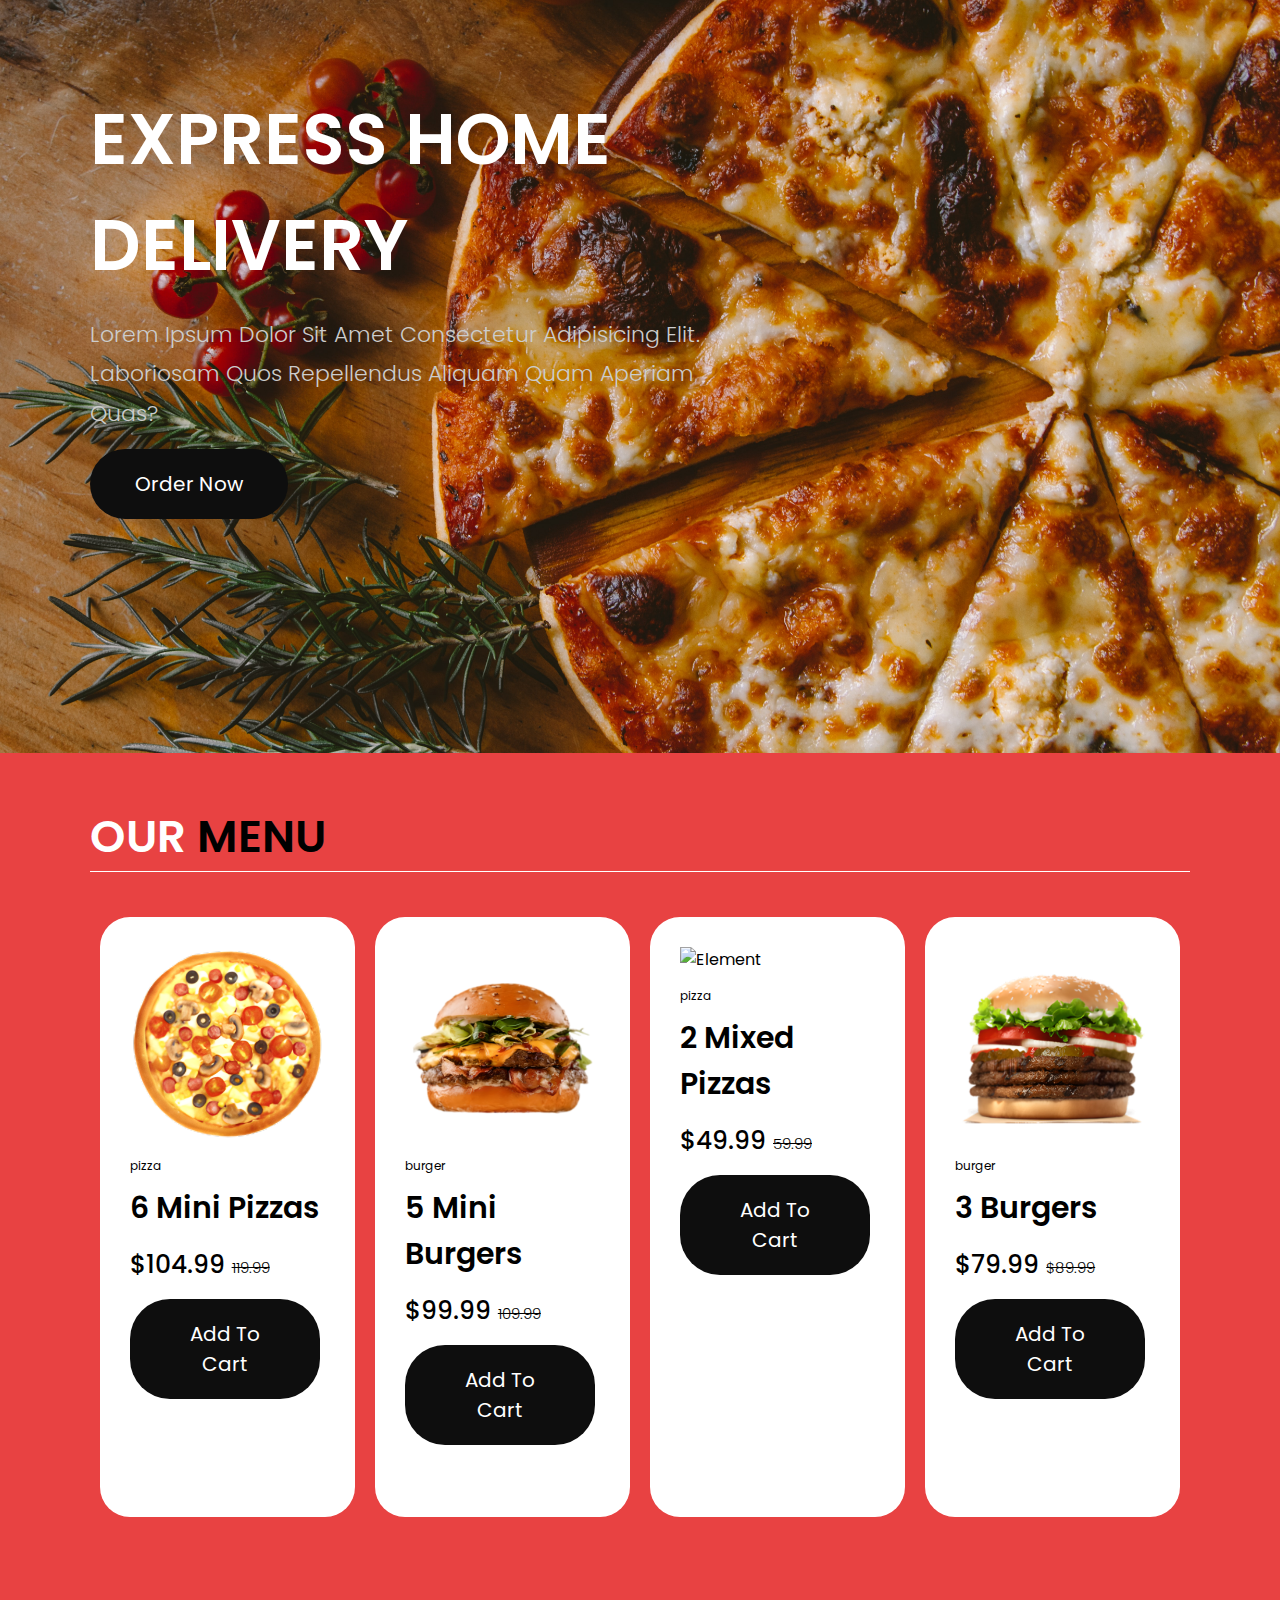
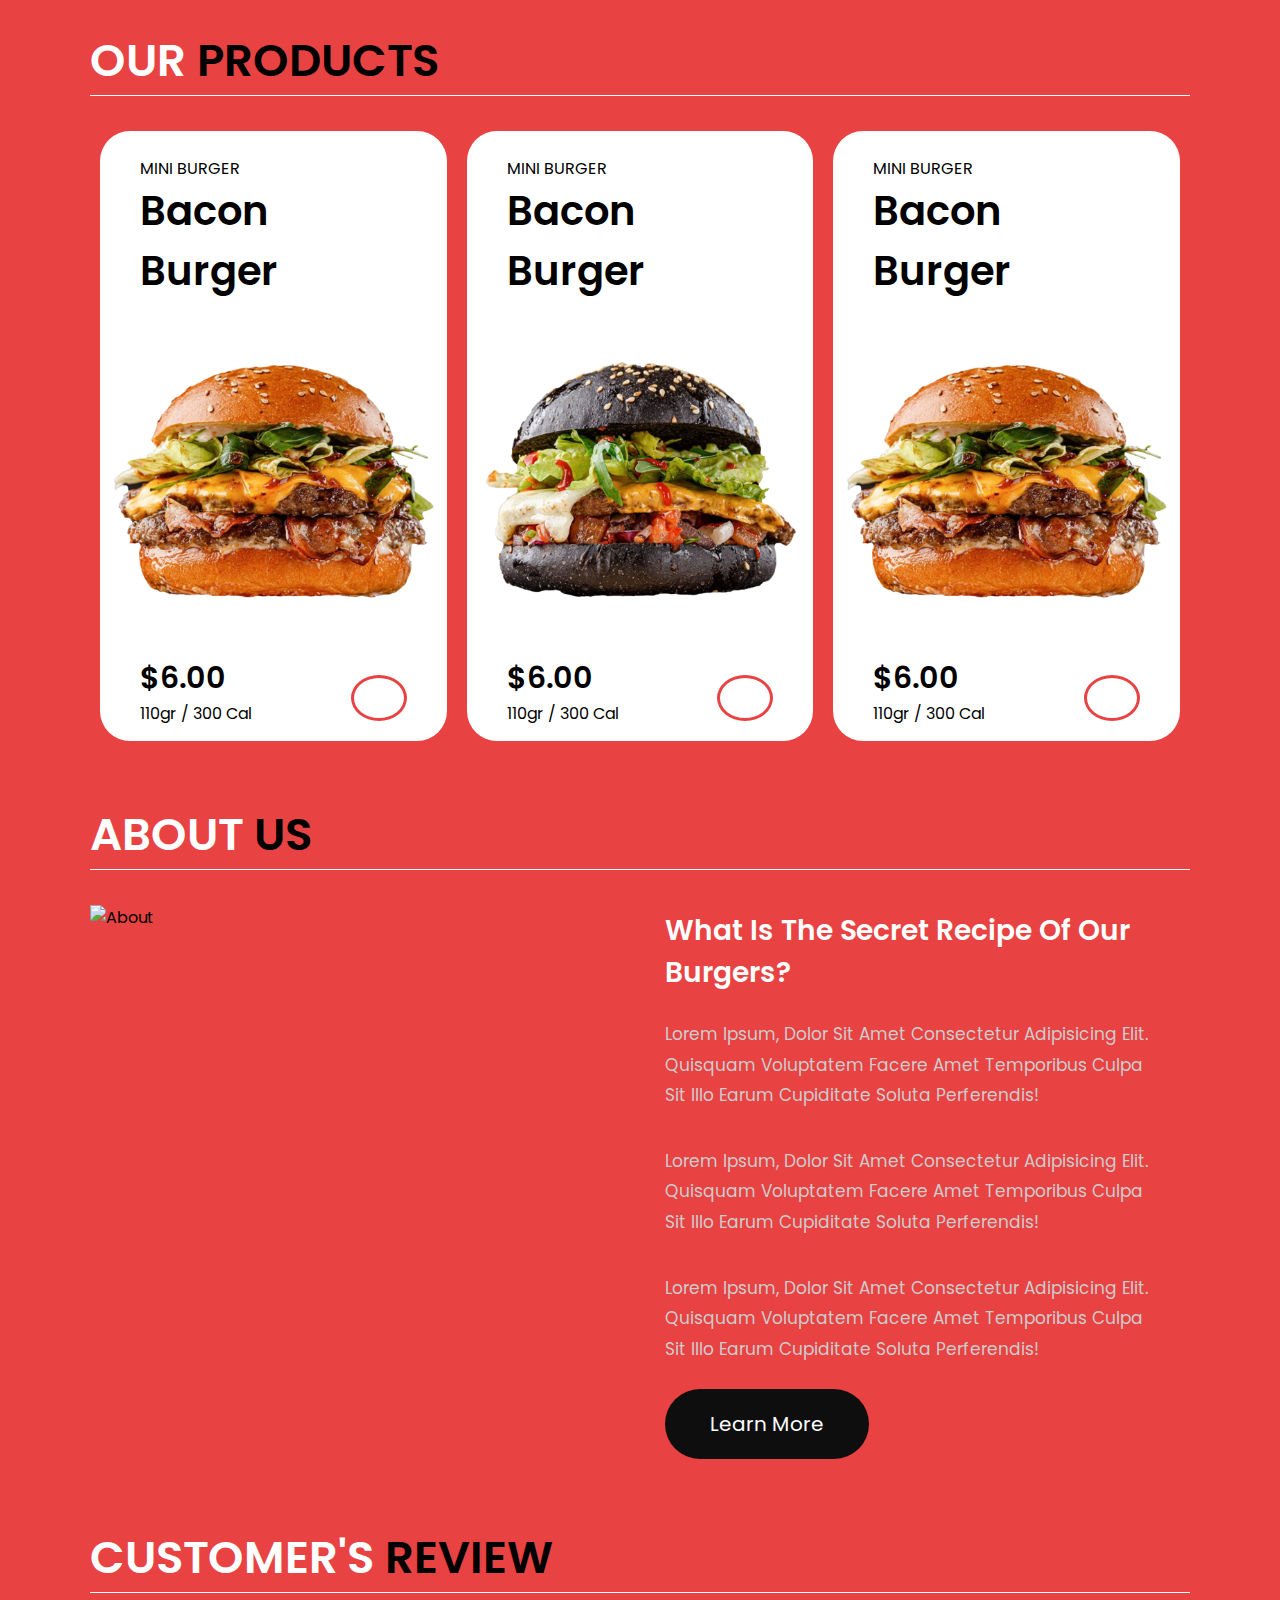
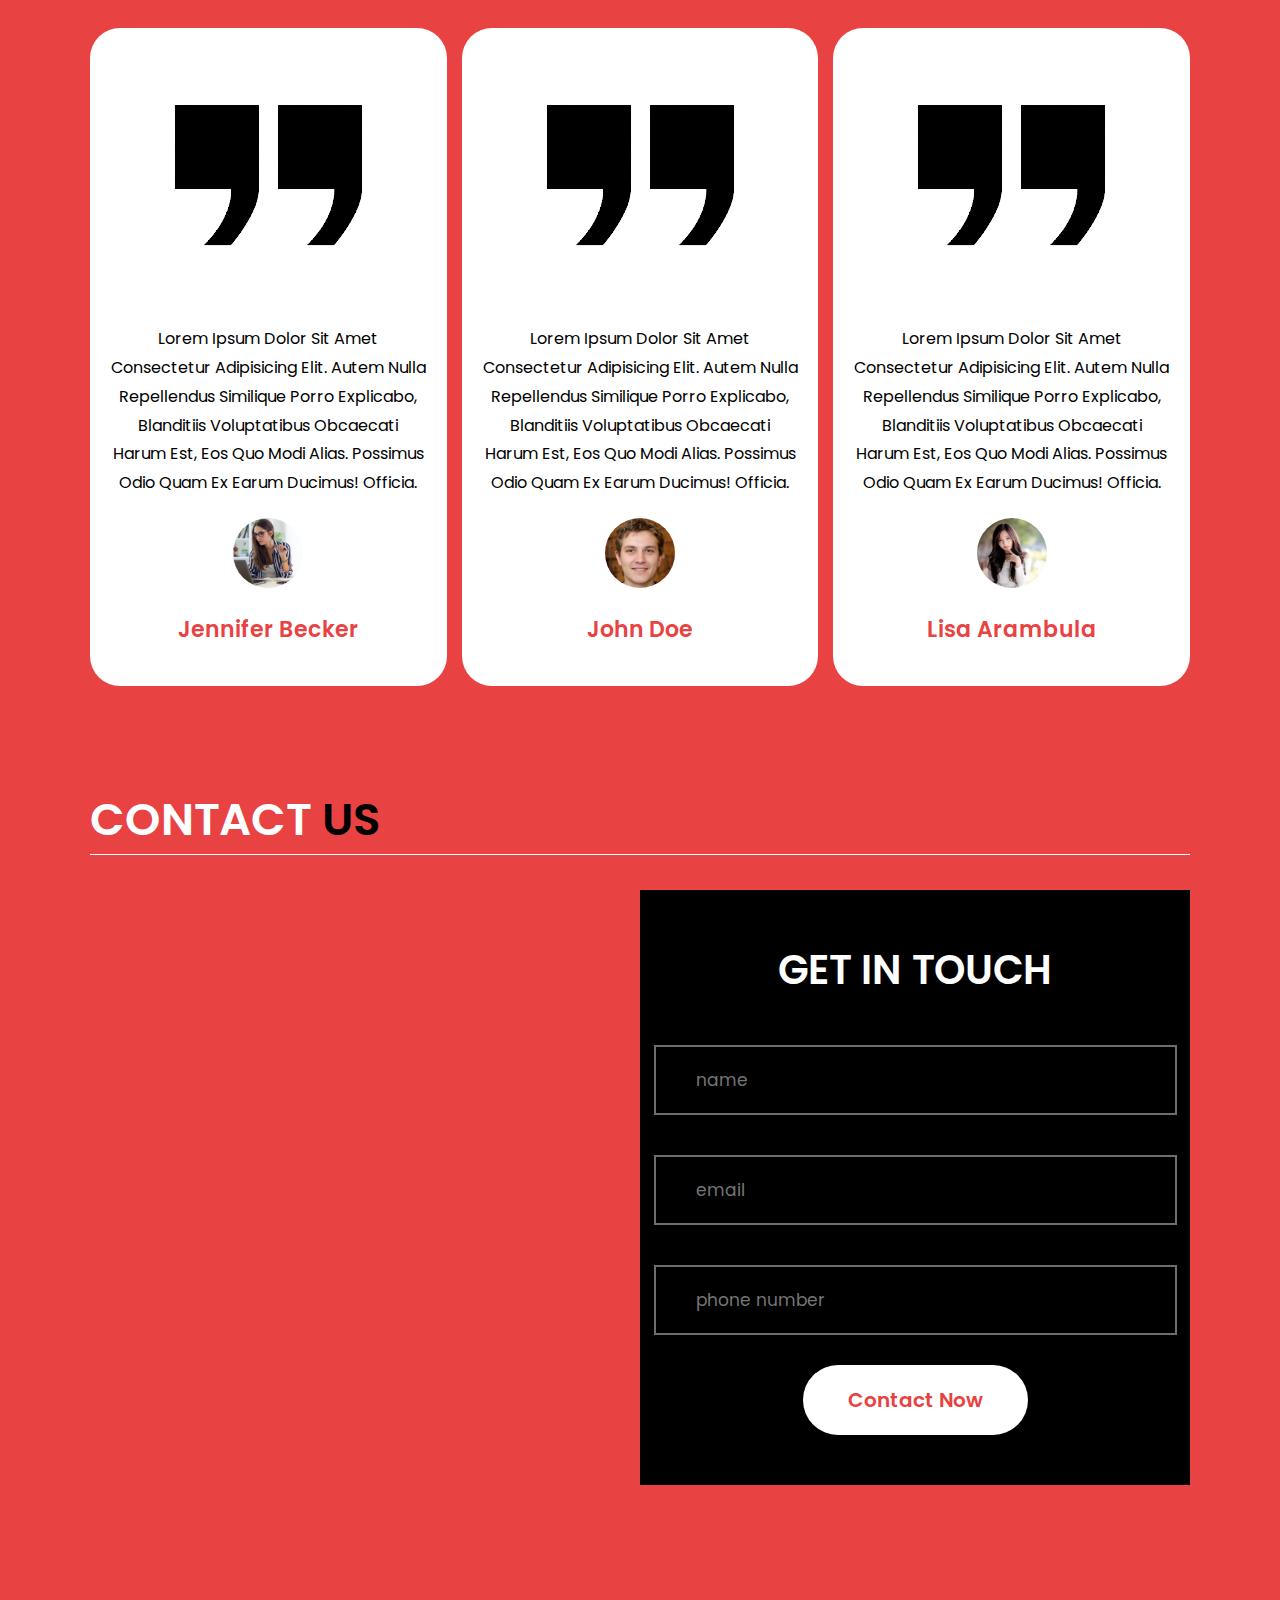
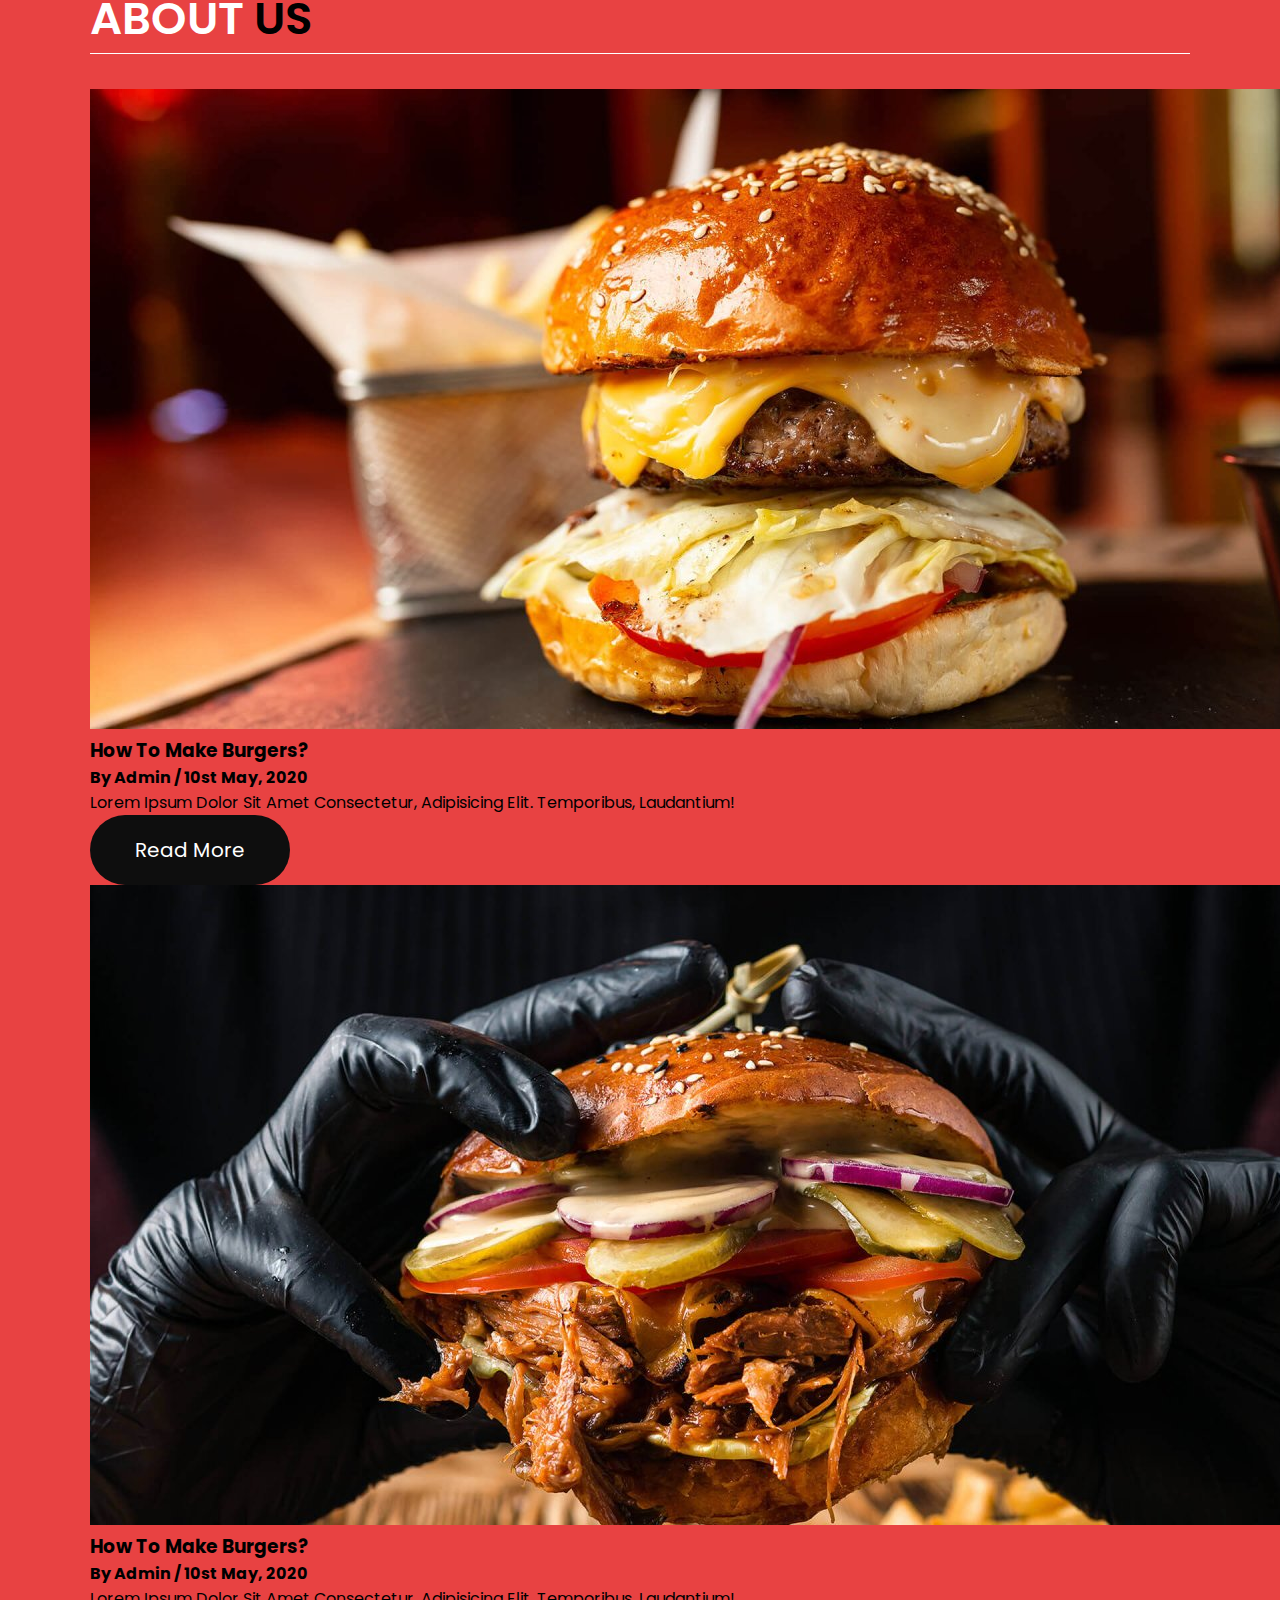
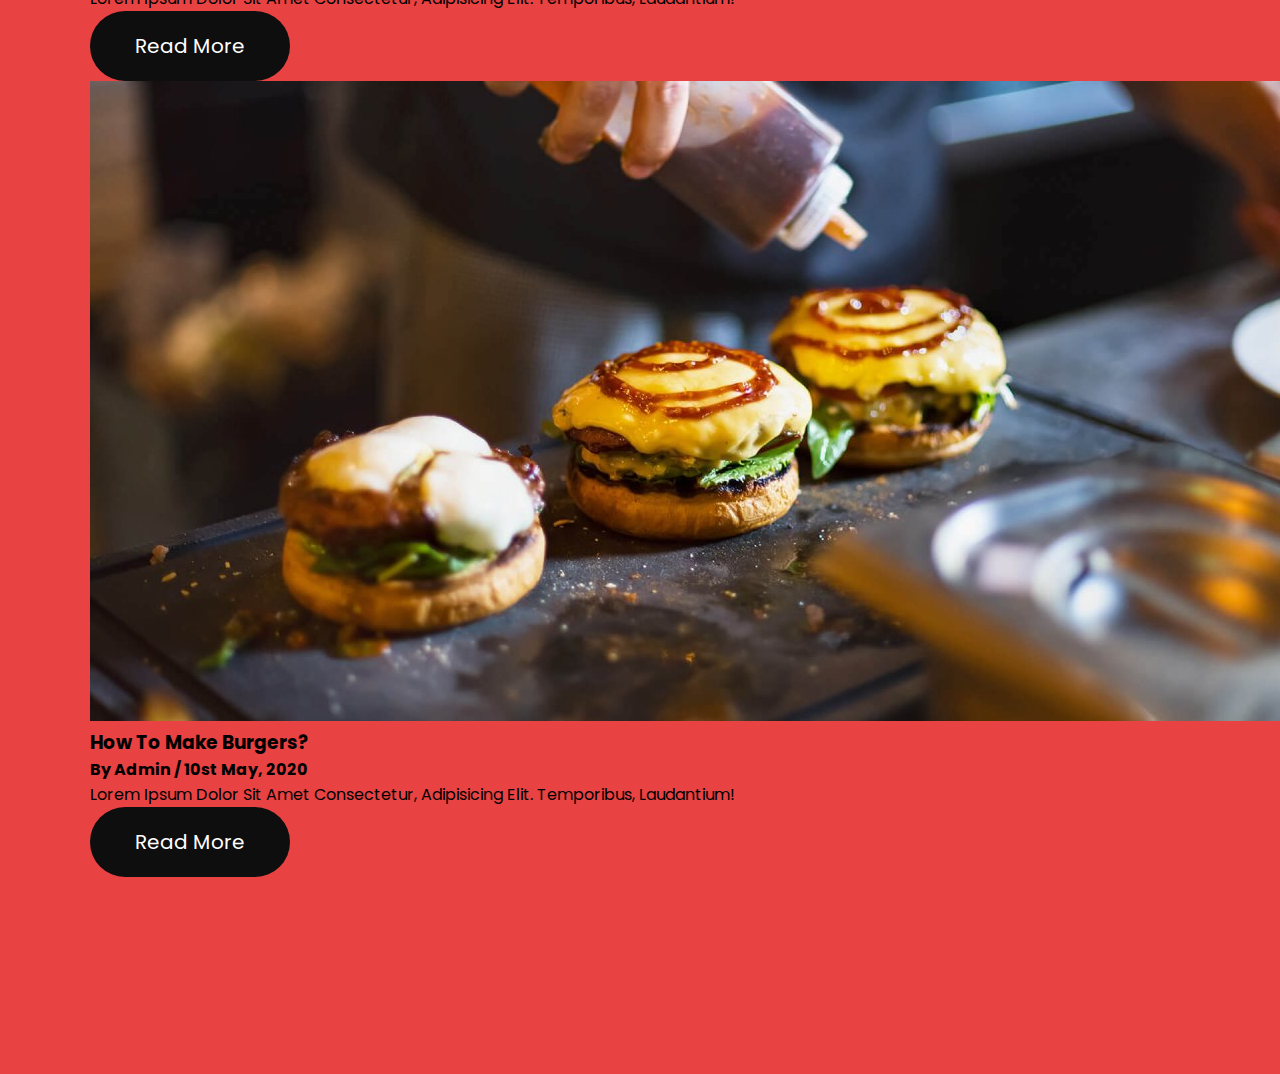
==== commit f5a6774f: "13.12.2023" ====
--- a/index.html
+++ b/index.html
@@ -1,243 +1,387 @@
 <!DOCTYPE html>
 <html lang="en">
-  <head>
+
+<head>
     <meta charset="UTF-8" />
     <meta name="viewport" content="width=device-width, initial-scale=1.0" />
     <link rel="stylesheet" href="./assets/css/style.css" />
-    <link
-      rel="stylesheet"
-      href="https://cdnjs.cloudflare.com/ajax/libs/font-awesome/6.5.1/css/all.min.css"
-      integrity="sha512-DTOQO9RWCH3ppGqcWaEA1BIZOC6xxalwEsw9c2QQeAIftl+Vegovlnee1c9QX4TctnWMn13TZye+giMm8e2LwA=="
-      crossorigin="anonymous"
-      referrerpolicy="no-referrer"
-    />
+    <link rel="stylesheet" href="https://cdnjs.cloudflare.com/ajax/libs/font-awesome/6.5.1/css/all.min.css"
+        integrity="sha512-DTOQO9RWCH3ppGqcWaEA1BIZOC6xxalwEsw9c2QQeAIftl+Vegovlnee1c9QX4TctnWMn13TZye+giMm8e2LwA=="
+        crossorigin="anonymous" referrerpolicy="no-referrer" />
     <title>Restaurant Web Project</title>
-  </head>
-
-  <body>
+</head>
+
+<body>
     <header class="header">
-      <div class="logo-container">
-        <img class="logo" src="./assets/img/logo.png" alt="logo" />
-      </div>
-
-      <nav class="navbar">
-        <a class="link active" href="#">Home</a>
-        <a class="link" href="#">About</a>
-        <a class="link" href="#">Menu</a>
-        <a class="link" href="#">Products</a>
-        <a class="link" href="#">Review</a>
-        <a class="link" href="#">Contact</a>
-        <a class="link" href="#">Blogs</a>
-      </nav>
-
-      <div class="buttons">
-        <button class="search">
-          <i class="fa-solid fa-magnifying-glass"></i>
-        </button>
-        <button class="basket">
-          <i class="fa-solid fa-cart-shopping"></i>
-        </button>
-      </div>
+        <div class="logo-container">
+            <img class="logo" src="./assets/img/logo.png" alt="logo" />
+        </div>
+
+        <nav class="navbar">
+            <a class="link active" href="#">Home</a>
+            <a class="link" href="#">About</a>
+            <a class="link" href="#">Menu</a>
+            <a class="link" href="#">Products</a>
+            <a class="link" href="#">Review</a>
+            <a class="link" href="#">Contact</a>
+            <a class="link" href="#">Blogs</a>
+        </nav>
+
+        <div class="buttons">
+            <button class="search">
+                <i class="fa-solid fa-magnifying-glass"></i>
+            </button>
+            <button class="basket">
+                <i class="fa-solid fa-cart-shopping"></i>
+            </button>
+        </div>
     </header>
 
     <section class="main">
-      <section class="entry">
-        <h1 class="entry-title">EXPRESS HOME DELIVERY</h1>
-        <p class="entry-description">
-          Lorem Ipsum Dolor Sit Amet Consectetur Adipisicing Elit. Laboriosam
-          Quos Repellendus Aliquam Quam Aperiam Quas?
-        </p>
-        <button class="btn btn-dark entry-button">Order Now</button>
-      </section>
+        <section class="entry">
+            <h1 class="entry-title">EXPRESS HOME DELIVERY</h1>
+            <p class="entry-description">
+                Lorem Ipsum Dolor Sit Amet Consectetur Adipisicing Elit. Laboriosam
+                Quos Repellendus Aliquam Quam Aperiam Quas?
+            </p>
+            <button class="btn btn-dark entry-button">Order Now</button>
+        </section>
     </section>
 
     <section class="menu">
-      <div class="menu-container">
-        <h1 class="menu-title">Our <span>Menu</span></h1>
-
-        <div class="menu-elements">
-          <div class="element">
-            <div class="element-image">
-              <img src="./assets/img/menu-1.png" alt="element" />
-            </div>
-
-            <div class="element-text-container">
-              <span class="element-tag">pizza</span>
-              <h4 class="element-title">6 Mini Pizzas</h4>
-              <h5 class="element-price">
-                $104.99 <span class="element-reducer-price">119.99</span>
-              </h5>
-              <button class="btn btn-dark element-button">Add To Cart</button>
-            </div>
-          </div>
-
-          <div class="element">
-            <div class="element-image">
-              <img src="./assets/img/menu-2.png" alt="element" />
-            </div>
-
-            <div class="element-text-container">
-              <span class="element-tag">burger</span>
-              <h4 class="element-title">5 Mini Burgers</h4>
-              <h5 class="element-price">
-                $99.99 <span class="element-reducer-price">109.99</span>
-              </h5>
-              <button class="btn btn-dark element-button">Add To Cart</button>
-            </div>
-          </div>
-
-          <div class="element">
-            <div class="element-image">
-              <img src="./assets/img/menu-3.png" alt="element" />
-            </div>
-
-            <div class="element-text-container">
-              <span class="element-tag">pizza</span>
-              <h4 class="element-title">2 Mixed Pizzas</h4>
-              <h5 class="element-price">
-                $49.99 <span class="element-reducer-price">59.99</span>
-              </h5>
-              <button class="btn btn-dark element-button">Add To Cart</button>
-            </div>
-          </div>
-
-          <div class="element">
-            <div class="element-image">
-              <img src="./assets/img/menu-4.png" alt="element" />
-            </div>
-
-            <div class="element-text-container">
-              <span class="element-tag">burger</span>
-              <h4 class="element-title">3 Burgers</h4>
-              <h5 class="element-price">
-                $79.99 <span class="element-reducer-price">$89.99</span>
-              </h5>
-              <button class="btn btn-dark element-button">Add To Cart</button>
-            </div>
-          </div>
-        </div>
-      </div>
+        <div class="menu-container">
+            <h1 class="menu-title">Our <span>Menu</span></h1>
+
+            <div class="menu-elements">
+                <div class="element">
+                    <div class="element-image">
+                        <img src="./assets/img/menu-1.png" alt="element" />
+                    </div>
+
+                    <div class="element-text-container">
+                        <span class="element-tag">pizza</span>
+                        <h4 class="element-title">6 Mini Pizzas</h4>
+                        <h5 class="element-price">
+                            $104.99 <span class="element-reducer-price">119.99</span>
+                        </h5>
+                        <button class="btn btn-dark element-button">Add To Cart</button>
+                    </div>
+                </div>
+
+                <div class="element">
+                    <div class="element-image">
+                        <img src="./assets/img/menu-2.png" alt="element" />
+                    </div>
+
+                    <div class="element-text-container">
+                        <span class="element-tag">burger</span>
+                        <h4 class="element-title">5 Mini Burgers</h4>
+                        <h5 class="element-price">
+                            $99.99 <span class="element-reducer-price">109.99</span>
+                        </h5>
+                        <button class="btn btn-dark element-button">Add To Cart</button>
+                    </div>
+                </div>
+
+                <div class="element">
+                    <div class="element-image">
+                        <img src="./assets/img/menu-3.png" alt="element" />
+                    </div>
+
+                    <div class="element-text-container">
+                        <span class="element-tag">pizza</span>
+                        <h4 class="element-title">2 Mixed Pizzas</h4>
+                        <h5 class="element-price">
+                            $49.99 <span class="element-reducer-price">59.99</span>
+                        </h5>
+                        <button class="btn btn-dark element-button">Add To Cart</button>
+                    </div>
+                </div>
+
+                <div class="element">
+                    <div class="element-image">
+                        <img src="./assets/img/menu-4.png" alt="element" />
+                    </div>
+
+                    <div class="element-text-container">
+                        <span class="element-tag">burger</span>
+                        <h4 class="element-title">3 Burgers</h4>
+                        <h5 class="element-price">
+                            $79.99 <span class="element-reducer-price">$89.99</span>
+                        </h5>
+                        <button class="btn btn-dark element-button">Add To Cart</button>
+                    </div>
+                </div>
+            </div>
+        </div>
     </section>
 
     <section class="products">
-      <div class="products-container">
-        <h1 class="products-title">Our <span>products</span></h1>
-
-        <div class="products-elements">
-          <div class="product-element">
-            <div class="product-element-header">
-              <h4 class="product-element-header-mini-title">Mını Burger</h4>
-              <h3 class="product-element-header-title">Bacon Burger</h3>
-            </div>
-
-            <div class="product-element-image">
-              <img src="./assets/img/product-1.png" alt="product" />
-            </div>
-
-            <div class="product-element-footer">
-              <div class="product-element-footer-left">
-                <h3 class="product-element-footer-left-price">$6.00</h3>
-                <h4 class="product-element-footer-left-calory">
-                  110gr / 300 Cal
-                </h4>
-              </div>
-
-              <div class="product-element-footer-right">
-                <button class="product-element-footer-right-button">
-                  <i class="fa-solid fa-plus"></i>
-                </button>
-              </div>
-            </div>
-          </div>
-
-          <div class="product-element">
-            <div class="product-element-header">
-              <h4 class="product-element-header-mini-title">Mını Burger</h4>
-              <h3 class="product-element-header-title">Bacon Burger</h3>
-            </div>
-
-            <div class="product-element-image">
-              <img src="./assets/img/product-2.png" alt="product" />
-            </div>
-
-            <div class="product-element-footer">
-              <div class="product-element-footer-left">
-                <h3 class="product-element-footer-left-price">$6.00</h3>
-                <h4 class="product-element-footer-left-calory">
-                  110gr / 300 Cal
-                </h4>
-              </div>
-
-              <div class="product-element-footer-right">
-                <button class="product-element-footer-right-button">
-                  <i class="fa-solid fa-plus"></i>
-                </button>
-              </div>
-            </div>
-          </div>
-
-          <div class="product-element">
-            <div class="product-element-header">
-              <h4 class="product-element-header-mini-title">Mını Burger</h4>
-              <h3 class="product-element-header-title">Bacon Burger</h3>
-            </div>
-
-            <div class="product-element-image">
-              <img src="./assets/img/product-1.png" alt="product" />
-            </div>
-
-            <div class="product-element-footer">
-              <div class="product-element-footer-left">
-                <h3 class="product-element-footer-left-price">$6.00</h3>
-                <h4 class="product-element-footer-left-calory">
-                  110gr / 300 Cal
-                </h4>
-              </div>
-
-              <div class="product-element-footer-right">
-                <button class="product-element-footer-right-button">
-                  <i class="fa-solid fa-plus"></i>
-                </button>
-              </div>
-            </div>
-          </div>
-        </div>
-      </div>
+        <div class="products-container">
+            <h1 class="products-title">Our <span>products</span></h1>
+
+            <div class="products-elements">
+                <div class="product-element">
+                    <div class="product-element-header">
+                        <h4 class="product-element-header-mini-title">Mını Burger</h4>
+                        <h3 class="product-element-header-title">Bacon Burger</h3>
+                    </div>
+
+                    <div class="product-element-image">
+                        <img src="./assets/img/product-1.png" alt="product" />
+                    </div>
+
+                    <div class="product-element-footer">
+                        <div class="product-element-footer-left">
+                            <h3 class="product-element-footer-left-price">$6.00</h3>
+                            <h4 class="product-element-footer-left-calory">
+                                110gr / 300 Cal
+                            </h4>
+                        </div>
+
+                        <div class="product-element-footer-right">
+                            <button class="product-element-footer-right-button">
+                                <i class="fa-solid fa-plus"></i>
+                            </button>
+                        </div>
+                    </div>
+                </div>
+
+                <div class="product-element">
+                    <div class="product-element-header">
+                        <h4 class="product-element-header-mini-title">Mını Burger</h4>
+                        <h3 class="product-element-header-title">Bacon Burger</h3>
+                    </div>
+
+                    <div class="product-element-image">
+                        <img src="./assets/img/product-2.png" alt="product" />
+                    </div>
+
+                    <div class="product-element-footer">
+                        <div class="product-element-footer-left">
+                            <h3 class="product-element-footer-left-price">$6.00</h3>
+                            <h4 class="product-element-footer-left-calory">
+                                110gr / 300 Cal
+                            </h4>
+                        </div>
+
+                        <div class="product-element-footer-right">
+                            <button class="product-element-footer-right-button">
+                                <i class="fa-solid fa-plus"></i>
+                            </button>
+                        </div>
+                    </div>
+                </div>
+
+                <div class="product-element">
+                    <div class="product-element-header">
+                        <h4 class="product-element-header-mini-title">Mını Burger</h4>
+                        <h3 class="product-element-header-title">Bacon Burger</h3>
+                    </div>
+
+                    <div class="product-element-image">
+                        <img src="./assets/img/product-1.png" alt="product" />
+                    </div>
+
+                    <div class="product-element-footer">
+                        <div class="product-element-footer-left">
+                            <h3 class="product-element-footer-left-price">$6.00</h3>
+                            <h4 class="product-element-footer-left-calory">
+                                110gr / 300 Cal
+                            </h4>
+                        </div>
+
+                        <div class="product-element-footer-right">
+                            <button class="product-element-footer-right-button">
+                                <i class="fa-solid fa-plus"></i>
+                            </button>
+                        </div>
+                    </div>
+                </div>
+            </div>
+        </div>
     </section>
 
     <section class="about">
-      <h1 class="about-title">About <span>Us</span></h1>
-      <div class="about-container">
-        <div class="about-image-container">
-          <img src="./assets/img/about.jpg" alt="about" />
-        </div>
-        <div class="about-text-container">
-          <h3 class="about-text-title">
-            What Is The Secret Recipe Of Our Burgers?
-          </h3>
-          <p>
-            Lorem Ipsum, Dolor Sit Amet Consectetur Adipisicing Elit. Quisquam
-            Voluptatem Facere Amet Temporibus Culpa Sit Illo Earum Cupiditate
-            Soluta Perferendis!
-          </p>
-
-          <p>
-            Lorem Ipsum, Dolor Sit Amet Consectetur Adipisicing Elit. Quisquam
-            Voluptatem Facere Amet Temporibus Culpa Sit Illo Earum Cupiditate
-            Soluta Perferendis!
-          </p>
-
-          <p>
-            Lorem Ipsum, Dolor Sit Amet Consectetur Adipisicing Elit. Quisquam
-            Voluptatem Facere Amet Temporibus Culpa Sit Illo Earum Cupiditate
-            Soluta Perferendis!
-          </p>
-
-          <button class="btn btn-dark">Learn More</button>
-        </div>
-      </div>
+        <h1 class="about-title">About <span>Us</span></h1>
+        <div class="about-container">
+            <div class="about-image-container">
+                <img src="./assets/img/about.jpg" alt="about" />
+            </div>
+            <div class="about-text-container">
+                <h3 class="about-text-title">
+                    What Is The Secret Recipe Of Our Burgers?
+                </h3>
+                <p>
+                    Lorem Ipsum, Dolor Sit Amet Consectetur Adipisicing Elit. Quisquam
+                    Voluptatem Facere Amet Temporibus Culpa Sit Illo Earum Cupiditate
+                    Soluta Perferendis!
+                </p>
+
+                <p>
+                    Lorem Ipsum, Dolor Sit Amet Consectetur Adipisicing Elit. Quisquam
+                    Voluptatem Facere Amet Temporibus Culpa Sit Illo Earum Cupiditate
+                    Soluta Perferendis!
+                </p>
+
+                <p>
+                    Lorem Ipsum, Dolor Sit Amet Consectetur Adipisicing Elit. Quisquam
+                    Voluptatem Facere Amet Temporibus Culpa Sit Illo Earum Cupiditate
+                    Soluta Perferendis!
+                </p>
+
+                <button class="btn btn-dark">Learn More</button>
+            </div>
+        </div>
+    </section>
+
+    <section class="customers">
+        <h1 class="customer-title">Customer's <span>Review</span></h1>
+        <div class="customer-container">
+            <div class="customer-card">
+                <div class="customer-image">
+                    <img src="./assets/img/quote.png" alt="quote">
+                </div>
+
+                <p class="customer-comment">Lorem Ipsum Dolor Sit Amet Consectetur Adipisicing Elit. Autem Nulla
+                    Repellendus Similique Porro
+                    Explicabo, Blanditiis Voluptatibus Obcaecati Harum Est, Eos Quo Modi Alias. Possimus Odio Quam Ex
+                    Earum Ducimus! Officia.</p>
+
+                <img class="customer-avatar" src="./assets/img/avatar-1.png" alt="avatar">
+                <h4 class="customer-name">Jennifer Becker</h4>
+                <div class="customer-stars">
+                    <i class="fa-solid fa-star"></i>
+                    <i class="fa-solid fa-star"></i>
+                    <i class="fa-solid fa-star"></i>
+                    <i class="fa-solid fa-star"></i>
+                    <i class="fa-regular fa-star-half-stroke"></i>
+                </div>
+
+
+            </div>
+
+            <div class="customer-card">
+                <div class="customer-image">
+                    <img src="./assets/img/quote.png" alt="quote">
+                </div>
+
+                <p class="customer-comment">Lorem Ipsum Dolor Sit Amet Consectetur Adipisicing Elit. Autem Nulla
+                    Repellendus Similique Porro
+                    Explicabo, Blanditiis Voluptatibus Obcaecati Harum Est, Eos Quo Modi Alias. Possimus Odio Quam Ex
+                    Earum Ducimus! Officia.</p>
+
+                <img class="customer-avatar" src="./assets/img/avatar-2.png" alt="avatar">
+                <h4 class="customer-name">John Doe</h4>
+                <div class="customer-stars">
+                    <i class="fa-solid fa-star"></i>
+                    <i class="fa-solid fa-star"></i>
+                    <i class="fa-solid fa-star"></i>
+                    <i class="fa-solid fa-star"></i>
+                    <i class="fa-regular fa-star-half-stroke"></i>
+                </div>
+
+
+            </div>
+
+            <div class="customer-card">
+                <div class="customer-image">
+                    <img src="./assets/img/quote.png" alt="quote">
+                </div>
+
+                <p class="customer-comment">Lorem Ipsum Dolor Sit Amet Consectetur Adipisicing Elit. Autem Nulla
+                    Repellendus Similique Porro
+                    Explicabo, Blanditiis Voluptatibus Obcaecati Harum Est, Eos Quo Modi Alias. Possimus Odio Quam Ex
+                    Earum Ducimus! Officia.</p>
+
+                <img class="customer-avatar" src="./assets/img/avatar-3.png" alt="avatar">
+                <h4 class="customer-name">Lisa Arambula</h4>
+                <div class="customer-stars">
+                    <i class="fa-solid fa-star"></i>
+                    <i class="fa-solid fa-star"></i>
+                    <i class="fa-solid fa-star"></i>
+                    <i class="fa-solid fa-star"></i>
+                    <i class="fa-regular fa-star-half-stroke"></i>
+                </div>
+
+
+            </div>
+        </div>
+    </section>
+
+    <section class="contact">
+        <h1 class="contact-title">Contact <span>Us</span></h1>
+        <div class="contact-container">
+            <div class="contact-map">
+                <iframe class="map" src="https://www.google.com/maps/embed?pb=!1m18!1m12!1m3!1d3059.8945361178153!2d32.85071107642158!3d39.92137628563883!2m3!1f0!2f0!3f0!3m2!1i1024!2i768!4f13.1!3m3!1m2!1s0x14d34e2b85382e63%3A0x114de76c7167f871!2sKIZILAY%20AVM!5e0!3m2!1str!2str!4v1702457503209!5m2!1str!2str" style="border:0;" allowfullscreen="" loading="lazy" referrerpolicy="no-referrer-when-downgrade"></iframe>
+            </div>
+            <div class="contact-form">
+                <h2 class="contact-form-title">Get in touch</h2>
+
+                <div class="form-group">
+                    <i class="fa-solid fa-user"></i>
+                    <input type="text" placeholder="name">
+                </div>
+
+                <div class="form-group">
+                    <i class="fa-solid fa-envelope"></i>
+                    <input type="email" placeholder="email">
+                </div>
+
+                <div class="form-group">
+                    <i class="fa-solid fa-phone"></i>
+                    <input type="number" placeholder="phone number">
+                </div>
+
+                <button class="btn btn-light contact-btn">Contact Now</button>
+
+            </div>
+        </div>
+
+    </section>
+
+    <section class="blog">
+        <h1 class="blog-title">About <span>Us</span></h1>
+        <div class="blog-container">
+            <div class="blog-item">
+                <div class="blog-image">
+                    <img src="./assets/img/blog-1.jpg" alt="blog">
+                </div>
+                <div class="blog-description">
+                    <h3>How To Make Burgers?</h3>
+                    <h4>By Admin / 10st May, 2020</h4>
+                    <p>Lorem Ipsum Dolor Sit Amet Consectetur, Adipisicing Elit. Temporibus, Laudantium!</p>
+                    <button class="btn btn-dark">Read More</button>
+                </div>
+            </div>
+
+            <div class="blog-item">
+                <div class="blog-image">
+                    <img src="./assets/img/blog-2.jpg" alt="blog">
+                </div>
+                <div class="blog-description">
+                    <h3>How To Make Burgers?</h3>
+                    <h4>By Admin / 10st May, 2020</h4>
+                    <p>Lorem Ipsum Dolor Sit Amet Consectetur, Adipisicing Elit. Temporibus, Laudantium!</p>
+                    <button class="btn btn-dark">Read More</button>
+                </div>
+            </div>
+
+            <div class="blog-item">
+                <div class="blog-image">
+                    <img src="./assets/img/blog-3.jpg" alt="blog">
+                </div>
+                <div class="blog-description">
+                    <h3>How To Make Burgers?</h3>
+                    <h4>By Admin / 10st May, 2020</h4>
+                    <p>Lorem Ipsum Dolor Sit Amet Consectetur, Adipisicing Elit. Temporibus, Laudantium!</p>
+                    <button class="btn btn-dark">Read More</button>
+                </div>
+            </div>
+        </div>
     </section>
 
     <script src="./assets/js/main.js"></script>
-  </body>
-</html>
+</body>
+
+</html>--- a/assets/css/style.css
+++ b/assets/css/style.css
@@ -131,6 +131,12 @@
     color: var(--light-color);
 }
 
+.btn-light {
+    background-color: var(--light-color, );
+    color: var(--bg-color);
+    font-weight: 600;
+}
+
 .btn:hover {
     transition: .4s all;
     opacity: .9;
@@ -163,7 +169,7 @@
     grid-template-columns: repeat(4, 1fr);
     justify-content: start;
     align-items: center;
-    
+
 }
 
 .element {
@@ -182,13 +188,14 @@
     object-fit: cover;
 }
 
-.element-image{
+.element-image {
     padding: 30px 30px 0 30px;
     display: flex;
     justify-content: center;
     align-items: center;
 }
-.element-text-container{
+
+.element-text-container {
     display: flex;
     flex-direction: column;
     /* gap: 20px; */
@@ -198,33 +205,34 @@
     align-items: flex-start;
 }
 
- .element-tag{
+.element-tag {
     font-size: 12px;
     text-transform: lowercase;
 }
-.element-title{
+
+.element-title {
     font-size: 30px;
     padding: 10px 0;
     font-weight: 600;
 }
 
-.element-price{
+.element-price {
     font-size: 25px;
     padding: 5px 0;
     font-weight: 500;
 }
 
-.element-button{
+.element-button {
     margin: 10px 5px 0 0;
 }
 
-.element-reducer-price{
+.element-reducer-price {
     font-size: 15px;
     text-decoration: line-through;
     font-weight: 300;
 }
 
-.products{
+.products {
     background-color: var(--bg-color);
     /* margin: 20px 100px; */
     padding: 50px 7%;
@@ -245,12 +253,12 @@
     border: none;
 }
 
-.products-elements{
-    display: flex;
-    align-items: center;
-}
-
-.product-element{
+.products-elements {
+    display: flex;
+    align-items: center;
+}
+
+.product-element {
     background-color: var(--light-color);
     margin: 0 10px;
     width: 100%;
@@ -259,52 +267,53 @@
 }
 
 
-.product-element-image img{
+.product-element-image img {
     width: 100%;
     object-fit: cover;
 }
 
-.product-element-header{
+.product-element-header {
     padding: 25px 40px 0 40px;
 }
 
-.product-element-header-mini-title{
+.product-element-header-mini-title {
     font-size: 16px;
     text-transform: uppercase;
     font-weight: 400;
 }
 
-.product-element-header-title{
+.product-element-header-title {
     font-size: 40px;
     text-transform: capitalize;
     font-weight: 600;
     text-align: start;
 }
 
-.product-element-footer{
+.product-element-footer {
     display: flex;
     justify-content: space-between;
     align-items: center;
 }
 
-.product-element-footer-left,.product-element-footer-right{
+.product-element-footer-left,
+.product-element-footer-right {
     padding: 0px 40px 0 40px;
 }
 
 
 
-.product-element-footer-left-price{
+.product-element-footer-left-price {
     font-size: 30px;
     font-weight: 600;
 }
 
-.product-element-footer-left-calory{
+.product-element-footer-left-calory {
     font-size: 16px;
     font-weight: 400;
     margin-bottom: 15px;
 }
 
-.product-element-footer-right-button{
+.product-element-footer-right-button {
     padding: 20px 25px;
     background-color: transparent;
     border-radius: 50%;
@@ -313,9 +322,9 @@
     cursor: pointer;
 }
 
-.about{
-    background-color: var(--bg-color);
-    padding: 50px 7%;
+.about {
+    background-color: var(--bg-color);
+    padding: 10px 7%;
 }
 
 .about-title,
@@ -333,18 +342,20 @@
     border: none;
 }
 
-.about-container{
-    display: flex;
-}
-
-.about-image-container, .about-text-container{
+.about-container {
+    display: flex;
+}
+
+.about-image-container,
+.about-text-container {
     flex: 1 1 450px;
 }
 
-.about-image-container img{
-    width: 100%;
-}
-.about-text-container{
+.about-image-container img {
+    width: 100%;
+}
+
+.about-text-container {
     display: flex;
     flex-direction: column;
     gap: 15px;
@@ -354,14 +365,192 @@
     align-items: flex-start;
 }
 
-.about-text-title{
+.about-text-title {
     font-size: 28px;
     font-weight: 600;
 }
 
 .about-text-container p {
-    font-size: 15px;
+    font-size: 17px;
     color: var(--secondary-color);
     padding: 10px 0;
     line-height: 1.8;
+}
+
+.customers {
+    background-color: var(--bg-color);
+    padding: 50px 7%;
+}
+
+.customer-title,
+.customer-title span {
+    font-size: 45px;
+    text-transform: uppercase;
+    color: var(--light-color);
+    margin-bottom: 35px;
+    border-bottom: 1px solid;
+    font-weight: 600;
+}
+
+.customer-title span {
+    color: var(--text-dark-color);
+    border: none;
+}
+
+.customer-container {
+    display: flex;
+    gap: 15px;
+    /* justify-content: space-between; */
+    /* align-items: center; */
+}
+
+.customer-card {
+    display: flex;
+    flex-direction: column;
+    justify-content: center;
+    align-items: center;
+    background-color: var(--light-color);
+    border-radius: 30px;
+    text-align: center;
+}
+
+.customer-image {
+    padding: 30px 20px;
+    text-align: center;
+}
+
+.customer-comment {
+    font-size: 16px;
+    line-height: 1.8;
+    font-weight: 400;
+    padding: 5px 20px;
+}
+
+.customer-avatar {
+    width: 70px;
+    height: 70px;
+    border-radius: 50%;
+    object-fit: cover;
+    margin-top: 15px;
+}
+
+.customer-name {
+    margin: 25px 0 5px 0;
+    color: var(--text-active-color);
+    font-size: 22px;
+    font-weight: 600;
+}
+
+.customer-stars i {
+    font-size: 18px;
+    color: gold;
+
+}
+
+.customer-stars {
+    margin-bottom: 35px;
+}
+
+.contact {
+    background-color: var(--bg-color);
+    padding: 50px 7%;
+}
+
+.contact-title,
+.contact-title span {
+    font-size: 45px;
+    text-transform: uppercase;
+    color: var(--light-color);
+    margin-bottom: 35px;
+    border-bottom: 1px solid;
+    font-weight: 600;
+}
+
+.contact-title span {
+    color: var(--text-dark-color);
+    border: none;
+}
+
+.contact-container {
+    display: flex;
+    justify-content: space-between;
+    align-items: center;
+}
+
+.contact-map {
+    width: 100%;
+}
+
+.contact-form {
+    width: 100%;
+    background-color: var(--text-dark-color);
+    color: var(--light-color);
+    display: flex;
+    flex-direction: column;
+    justify-content: center;
+    align-items: center;
+    gap: 20px;
+}
+
+.contact-form-title {
+    margin: 50px 0 15px 0;
+    font-size: 40px;
+    font-weight: 600;
+    text-transform: uppercase;
+}
+
+.map {
+    margin-top: 3px;
+    width: 100%;
+    height: 585px;
+}
+
+.form-group {
+
+    display: flex;
+    align-items: center;
+    margin: 10px 0;
+    border: 2px solid #6E6E6E;
+    /*  padding: 20px 5px; */
+    width: 95%;
+
+}
+
+.form-group i {
+    color: #fff;
+    font-size: 20px;
+    padding-left: 20px;
+}
+
+.form-group input {
+    width: 100%;
+    padding: 20px;
+    font-size: 17px;
+    color: #fff;
+    text-transform: none;
+    background-color: transparent;
+}
+
+.contact-btn {
+    margin-bottom: 50px;
+}
+
+.blog {
+    background-color: var(--bg-color);
+    padding: 50px 7%;
+}
+
+.blog-title,
+.blog-title span {
+    font-size: 45px;
+    text-transform: uppercase;
+    color: var(--light-color);
+    margin-bottom: 35px;
+    border-bottom: 1px solid;
+    font-weight: 600;
+}
+
+.blog-title span {
+    color: var(--text-dark-color);
+    border: none;
 }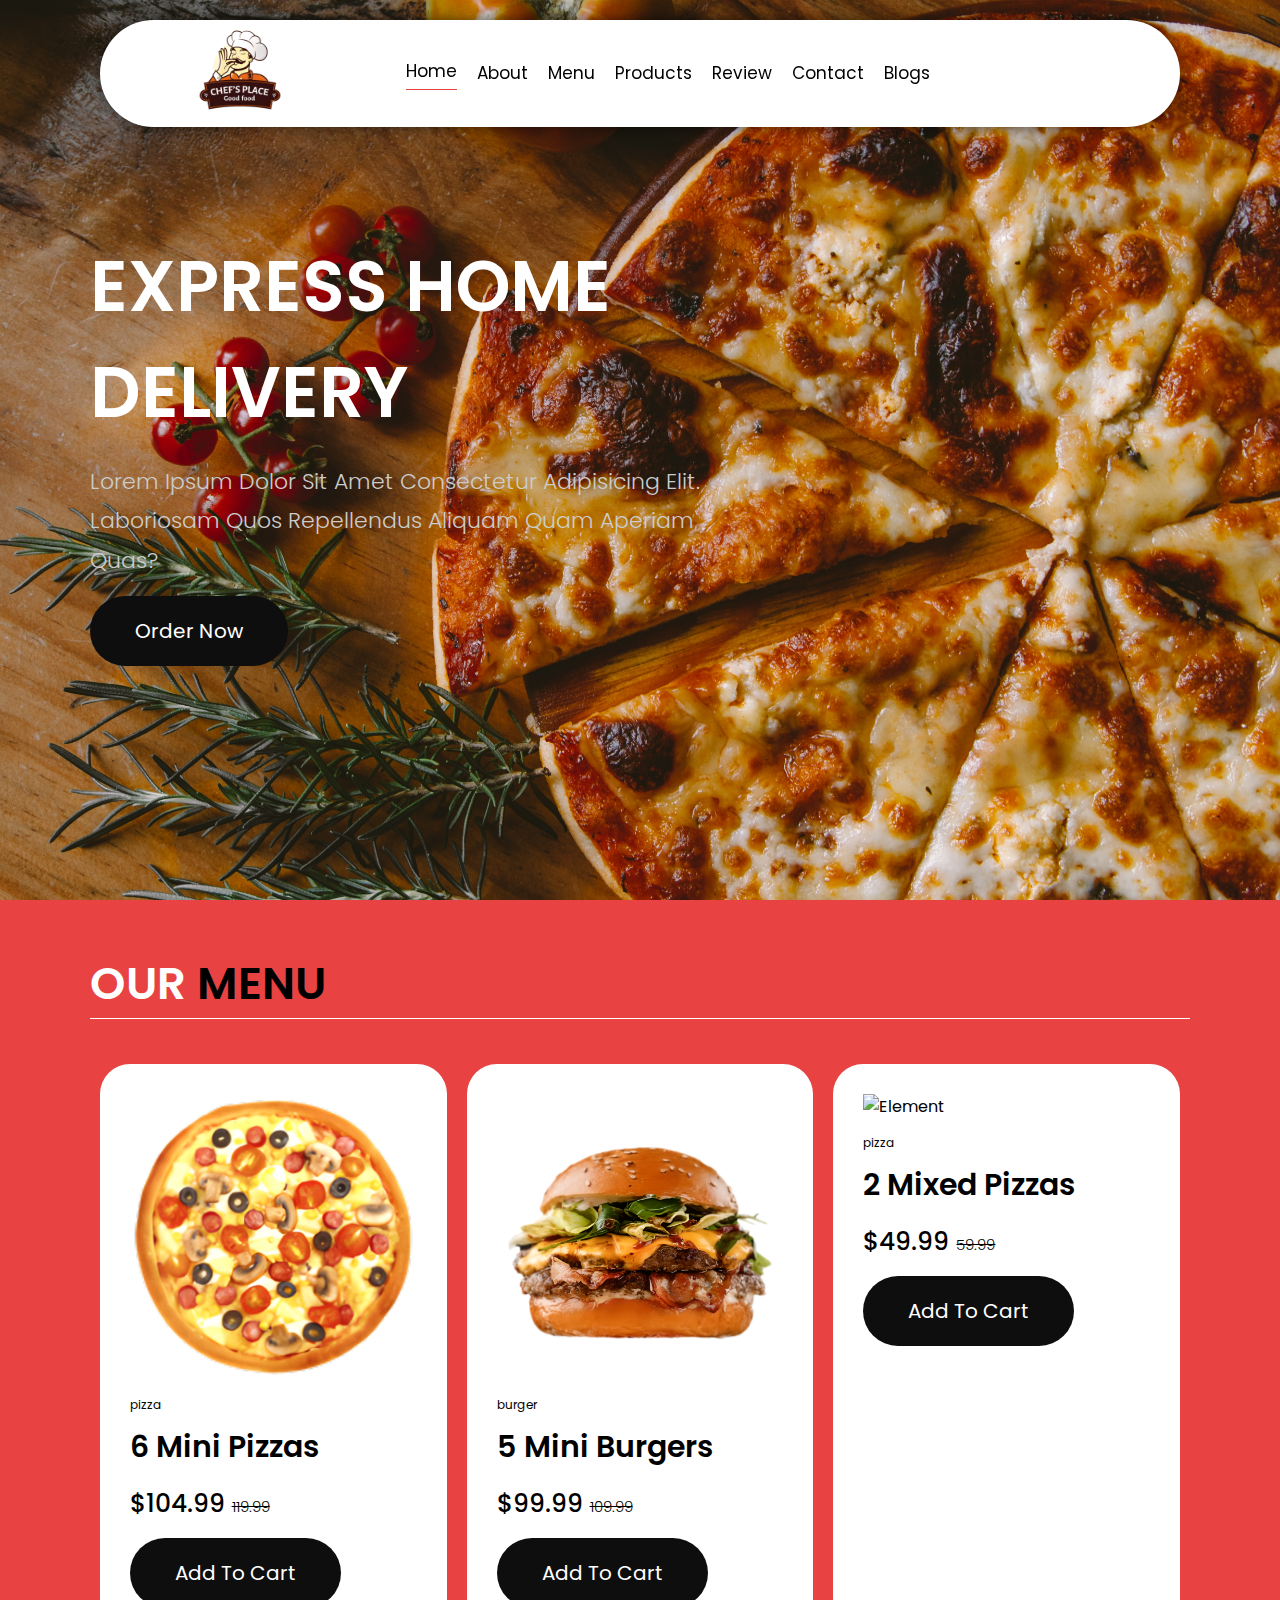
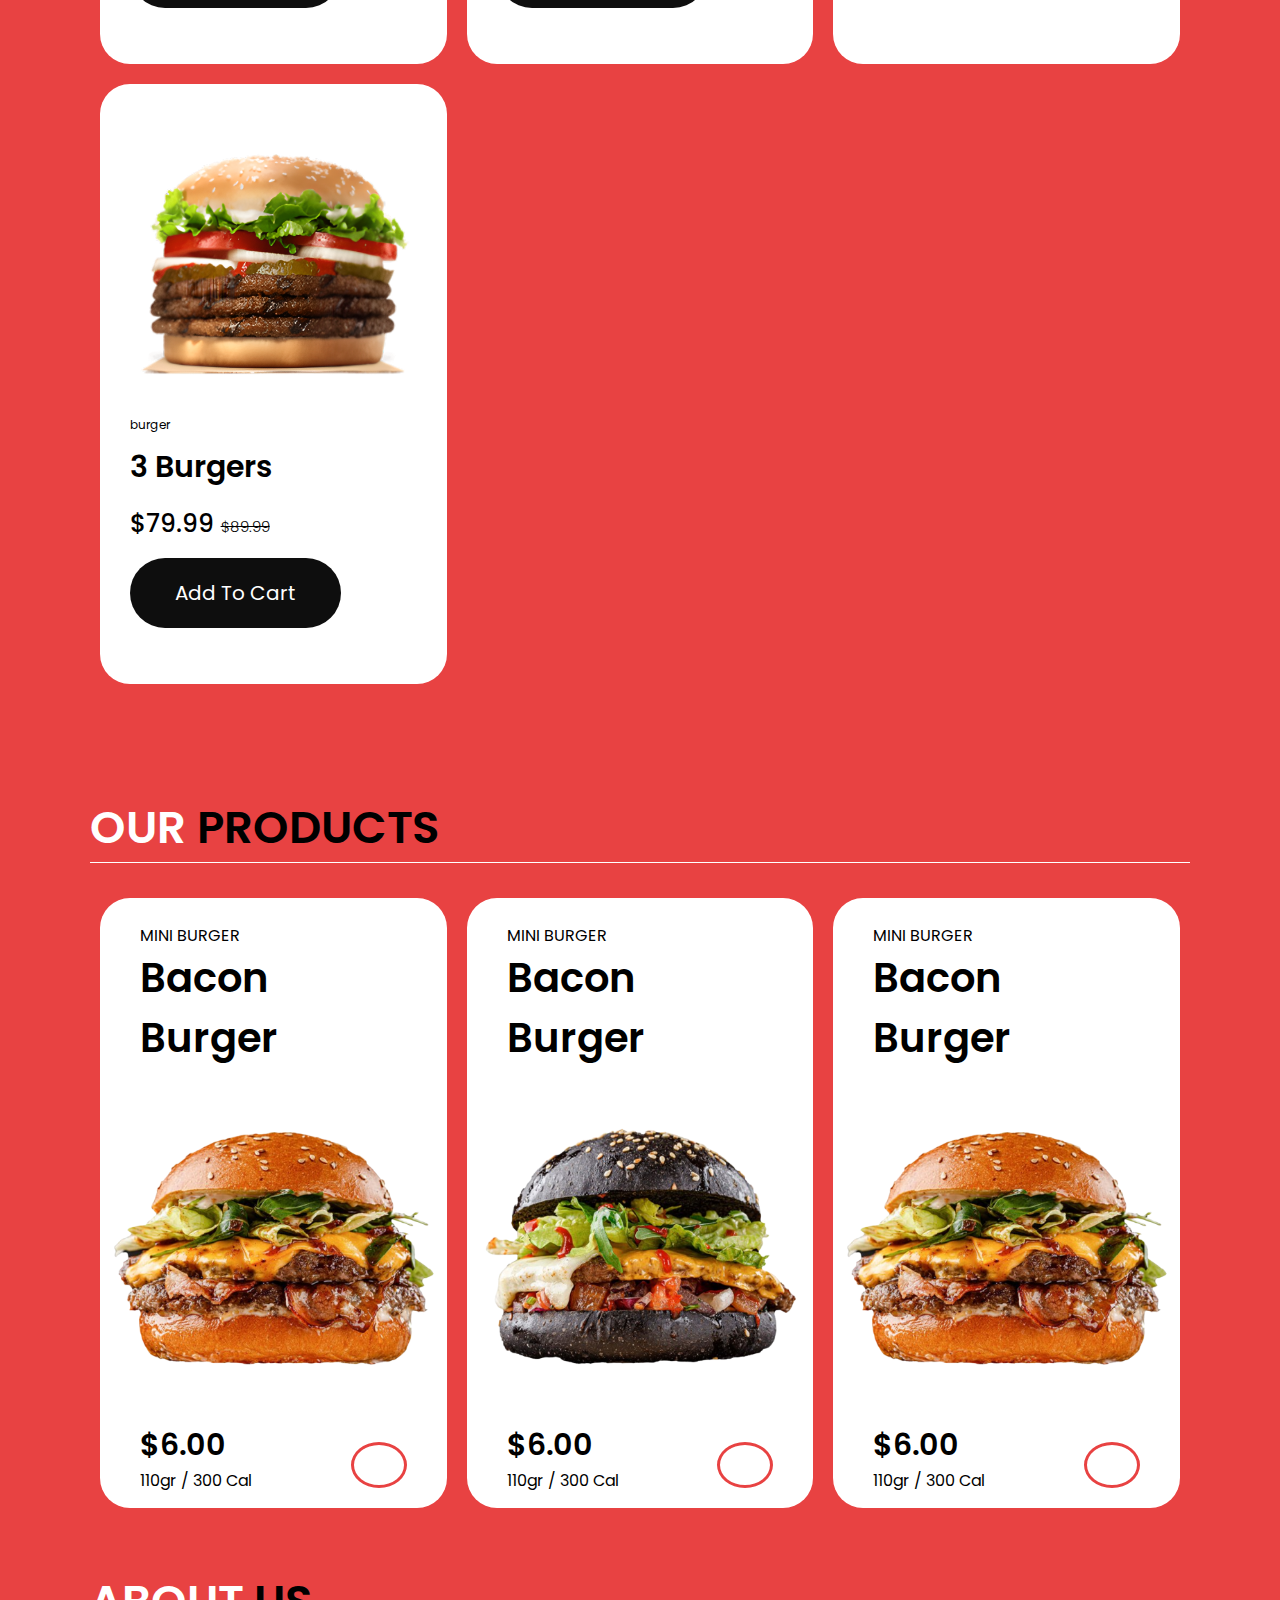
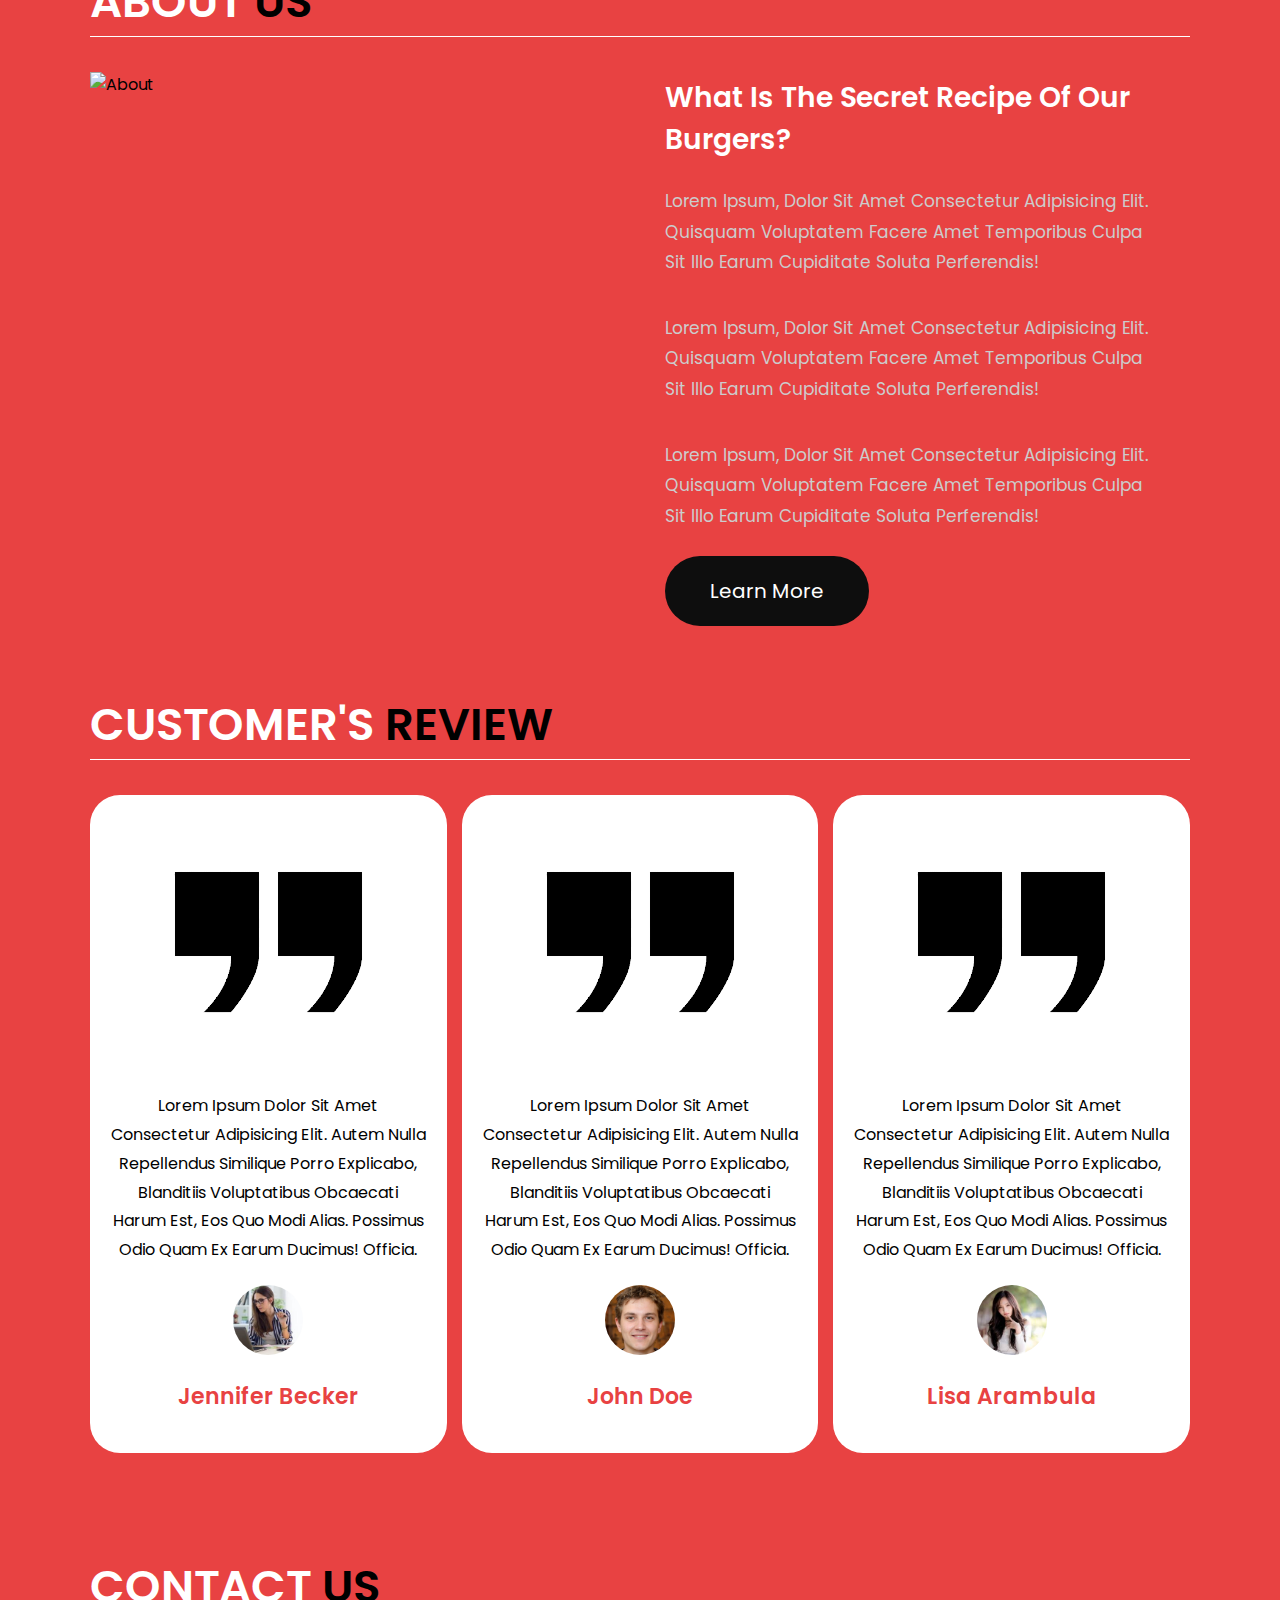
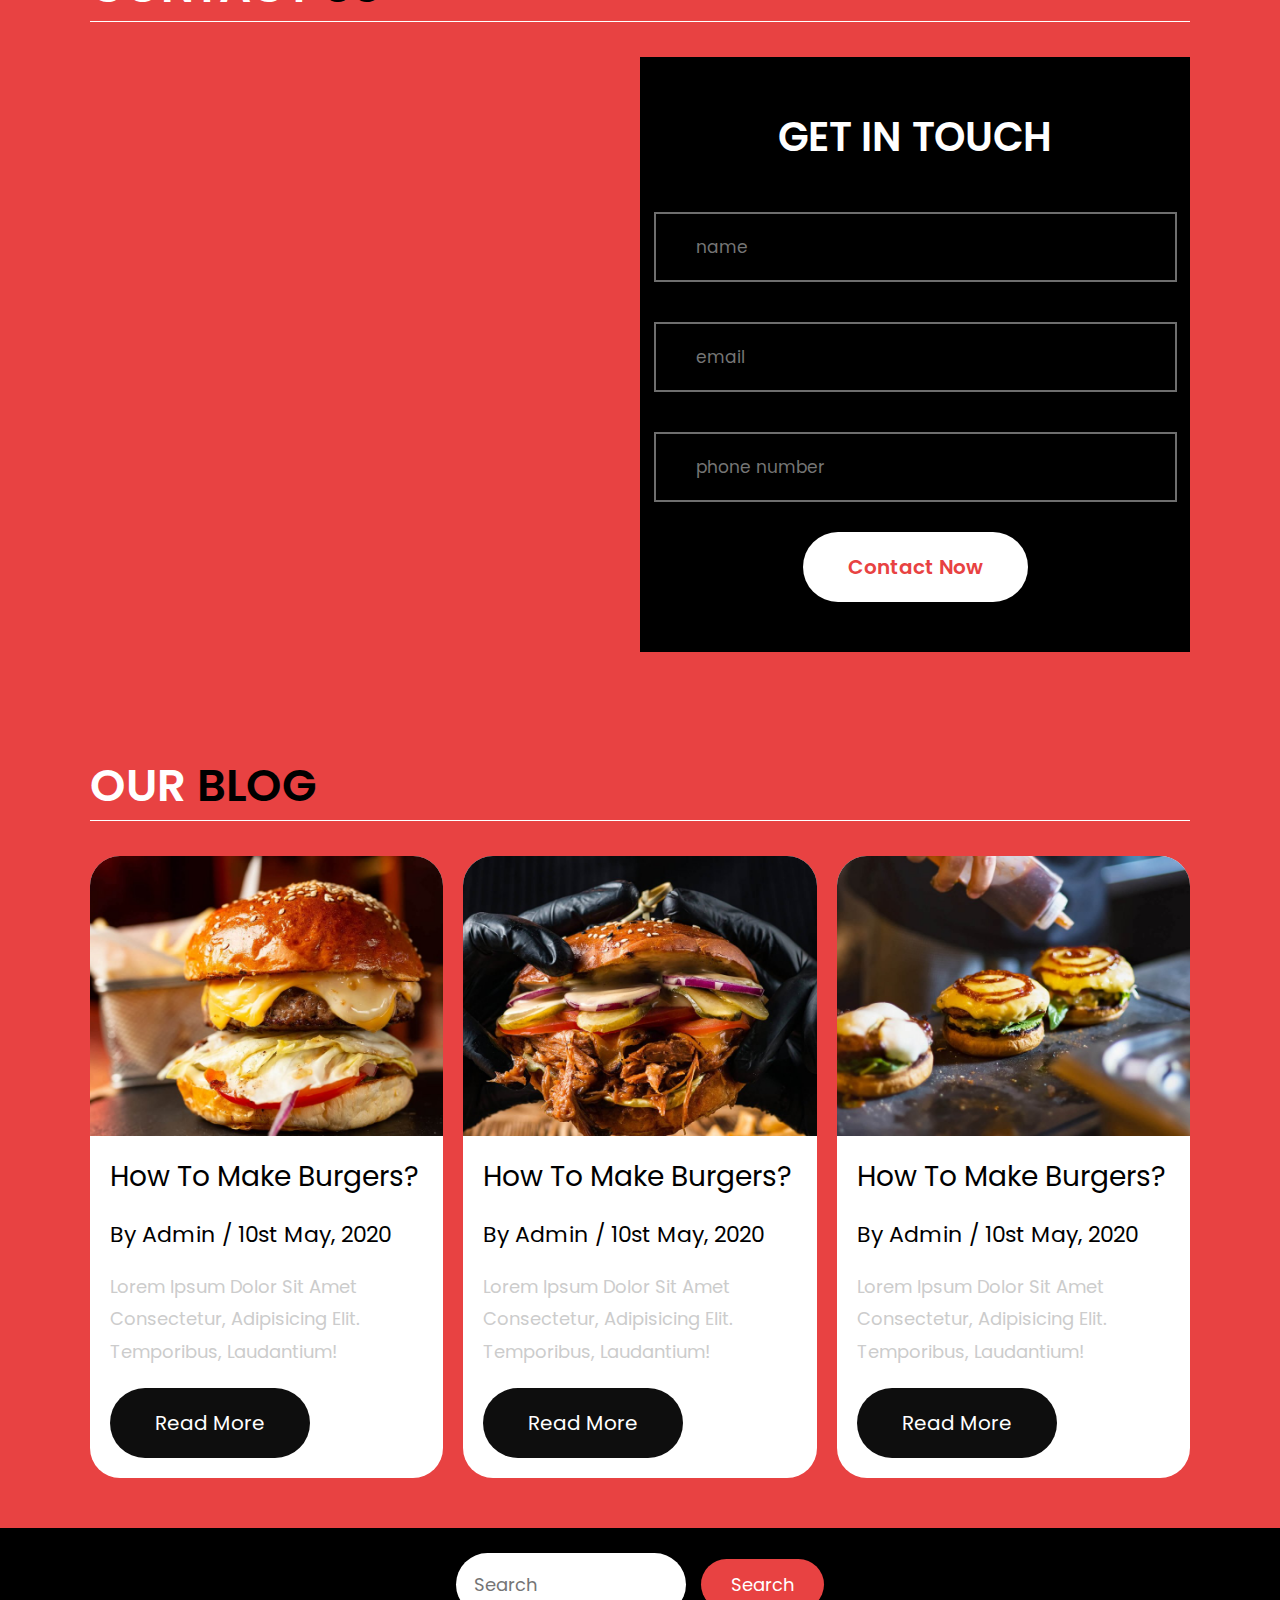
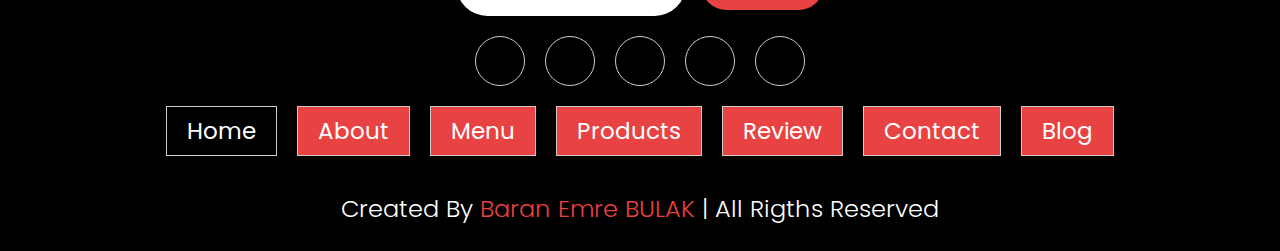
==== commit 17f7e1e0: "14.12.2023" ====
--- a/index.html
+++ b/index.html
@@ -18,13 +18,13 @@
         </div>
 
         <nav class="navbar">
-            <a class="link active" href="#">Home</a>
-            <a class="link" href="#">About</a>
-            <a class="link" href="#">Menu</a>
-            <a class="link" href="#">Products</a>
-            <a class="link" href="#">Review</a>
-            <a class="link" href="#">Contact</a>
-            <a class="link" href="#">Blogs</a>
+            <a class="link active" href="/">Home</a>
+            <a class="link" href="pages/about/">About</a>
+            <a class="link" href="pages/menu/">Menu</a>
+            <a class="link" href="pages/products/">Products</a>
+            <a class="link" href="pages/review/">Review</a>
+            <a class="link" href="pages/contact/">Contact</a>
+            <a class="link" href="pages/blogs/">Blogs</a>
         </nav>
 
         <div class="buttons">
@@ -33,6 +33,10 @@
             </button>
             <button class="basket">
                 <i class="fa-solid fa-cart-shopping"></i>
+            </button>
+
+            <button class="bars">
+                <i class="fa-solid fa-bars"></i>
             </button>
         </div>
     </header>
@@ -341,7 +345,7 @@
     </section>
 
     <section class="blog">
-        <h1 class="blog-title">About <span>Us</span></h1>
+        <h1 class="blog-title">Our <span>Blog</span></h1>
         <div class="blog-container">
             <div class="blog-item">
                 <div class="blog-image">
@@ -381,6 +385,38 @@
         </div>
     </section>
 
+    <footer class="footer">
+        <div class="footer-container">
+            <div class="search-box">
+                <input type="text" placeholder="Search">
+                <button class="btn btn-danger">Search</button>
+            </div>
+
+            <div class="icons">
+                <a href="#"><i class="fa-brands fa-facebook"></i></a>
+                <a href="#"><i class="fa-brands fa-twitter"></i></a>
+                <a href="#"><i class="fa-brands fa-instagram"></i></a>
+                <a href="#"><i class="fa-brands fa-linkedin"></i></a>
+                <a href="#"><i class="fa-brands fa-pinterest"></i></a>
+            </div>
+
+            <div class="links">
+                <a class="active" href="">Home</a>
+                <a href="">About</a>
+                <a href="">Menu</a>
+                <a href="">Products</a>
+                <a href="">Review</a>
+                <a href="">Contact</a>
+                <a href="">Blog</a>
+            </div>
+
+            <div class="developer-info">
+                <h4>Created By <span>Baran Emre BULAK</span> | All Rigths Reserved</h4>
+            </div>
+
+        </div>
+    </footer>
+
     <script src="./assets/js/main.js"></script>
 </body>
 
--- a/assets/css/style.css
+++ b/assets/css/style.css
@@ -24,7 +24,6 @@
 body {
     background-color: var(--bg-color);
     overflow-x: hidden;
-    height: 600vh;
 }
 
 .main {
@@ -49,7 +48,7 @@
     top: 0;
     z-index: 1000;
     box-shadow: 0px 0px 17px -2px rgba(0, 0, 0, 0.75);
-    display: none;
+    /* display: none; */
 }
 
 .logo {
@@ -69,10 +68,12 @@
     color: var(--text-dark-color);
     border-bottom: 1px solid transparent;
     transition: all .3s ease-in-out;
+
 }
 
 .link:hover,
 .active {
+    padding-bottom: 5px;
     border-color: var(--text-active-color);
 }
 
@@ -92,6 +93,15 @@
     font-weight: bold;
 }
 
+.bars {
+    cursor: pointer;
+    font-size: 25px;
+    margin-left: 20px;
+    background-color: transparent;
+    font-weight: bold;
+    display: none;
+}
+
 .entry {
     display: flex;
     flex-direction: column;
@@ -124,6 +134,7 @@
     justify-content: center;
     align-items: center;
     font-size: 20px;
+    cursor: pointer;
 }
 
 .btn-dark {
@@ -132,9 +143,15 @@
 }
 
 .btn-light {
-    background-color: var(--light-color, );
+    background-color: var(--light-color);
     color: var(--bg-color);
     font-weight: 600;
+}
+
+.btn-danger {
+    background-color: var(--bg-color);
+    color: var(--light-color);
+    /* font-weight: 600; */
 }
 
 .btn:hover {
@@ -169,7 +186,6 @@
     grid-template-columns: repeat(4, 1fr);
     justify-content: start;
     align-items: center;
-
 }
 
 .element {
@@ -256,6 +272,8 @@
 .products-elements {
     display: flex;
     align-items: center;
+    /* flex-wrap: wrap;
+    gap: 5px; */
 }
 
 .product-element {
@@ -553,4 +571,216 @@
 .blog-title span {
     color: var(--text-dark-color);
     border: none;
+}
+
+.blog-container {
+    display: flex;
+    justify-content: center;
+    align-items: center;
+    gap: 20px;
+}
+
+.blog-item {
+    background-color: var(--light-color);
+    display: flex;
+    flex-direction: column;
+    justify-content: center;
+    align-items: center;
+    border-radius: 30px;
+}
+
+.blog-image {
+    width: 100%;
+    overflow: hidden;
+    height: 280px;
+    border-top-left-radius: 30px;
+    border-top-right-radius: 30px;
+}
+
+.blog-image img {
+    height: 100%;
+    width: 100%;
+    object-fit: cover;
+    cursor: pointer;
+    transition: .3s all ease;
+}
+
+.blog-image img:hover {
+    transform: scale(1.15);
+}
+
+.blog-description {
+    display: flex;
+    flex-direction: column;
+    gap: 20px;
+    padding: 20px;
+    justify-content: center;
+    align-items: flex-start;
+}
+
+.blog-description h3 {
+    font-size: 28px;
+    font-weight: 400;
+}
+
+.blog-description h4 {
+    font-size: 22px;
+    font-weight: 400;
+}
+
+.blog-description p {
+    font-size: 18px;
+    font-weight: 400;
+    color: var(--secondary-color);
+    line-height: 1.8;
+}
+
+.footer {
+    background-color: var(--text-dark-color);
+    color: var(--light-color);
+}
+
+.footer-container {
+    display: flex;
+    flex-direction: column;
+    justify-content: center;
+    align-items: center;
+    gap: 20px;
+    padding: 25px 0;
+}
+
+.search-box {
+    display: flex;
+    gap: 15px;
+    width: 100%;
+    justify-content: center;
+    align-items: center;
+}
+
+.search-box input {
+    border-radius: 40px;
+    width: 18%;
+    font-size: 18px;
+    padding: 18px;
+}
+
+.search-box button {
+    padding: 12px 30px;
+    font-size: 18px;
+
+}
+
+.icons {
+    display: flex;
+    justify-content: center;
+    align-items: center;
+    gap: 20px;
+}
+
+.icons a {
+    width: 50px;
+    height: 50px;
+    border: 1px solid var(--secondary-color);
+    cursor: pointer;
+    color: var(--light-color);
+    display: flex;
+    justify-content: center;
+    align-items: center;
+    border-radius: 50%;
+    transition: .3s all ease;
+}
+
+.icons a:hover {
+    background-color: var(--bg-color);
+}
+
+.icons a i {
+    font-size: 21px;
+}
+
+.links {
+    display: flex;
+    justify-content: center;
+    align-items: center;
+    gap: 20px;
+    width: 100%;
+}
+
+.links a {
+    color: var(--light-color);
+    font-size: 23px;
+    border: 1px solid var(--secondary-color);
+    padding: 7px 20px;
+    background-color: var(--bg-color);
+    transition: .3s all ease;
+}
+
+.links a.active {
+    background-color: var(--text-dark-color) !important;
+}
+
+.links a:hover {
+    background-color: var(--text-dark-color);
+    opacity: .8;
+}
+
+.developer-info h4 {
+    font-size: 24px;
+    font-weight: 300;
+    padding-top: 15px;
+}
+
+.developer-info span {
+    color: var(--bg-color);
+}
+
+@media screen and (max-width:1400px) {
+
+    .menu-elements {
+        grid-template-columns: repeat(3, 1fr);
+    }
+
+}
+
+@media screen and (max-width:1120px) {
+    .link {
+        margin: 0 5px;
+        font-size: 15px;
+    }
+
+    .entry-title {
+        font-size: 50px;
+    }
+
+    .entry-description {
+        line-height: 1.8;
+        font-size: 18px;
+    }
+
+    .btn {
+        padding: 10px 25px;
+        font-size: 17px;
+    }
+
+    .menu-elements {
+        grid-template-columns: repeat(2, 1fr);
+    }
+}
+
+@media screen and (max-width:920px) {
+
+    .navbar {
+        display: none;
+    }
+
+    .bars {
+        display: block
+    }
+
+    .menu-title,
+    .menu-title span {
+        font-size: 30px;
+        margin-bottom: 25px;
+    }
+
 }